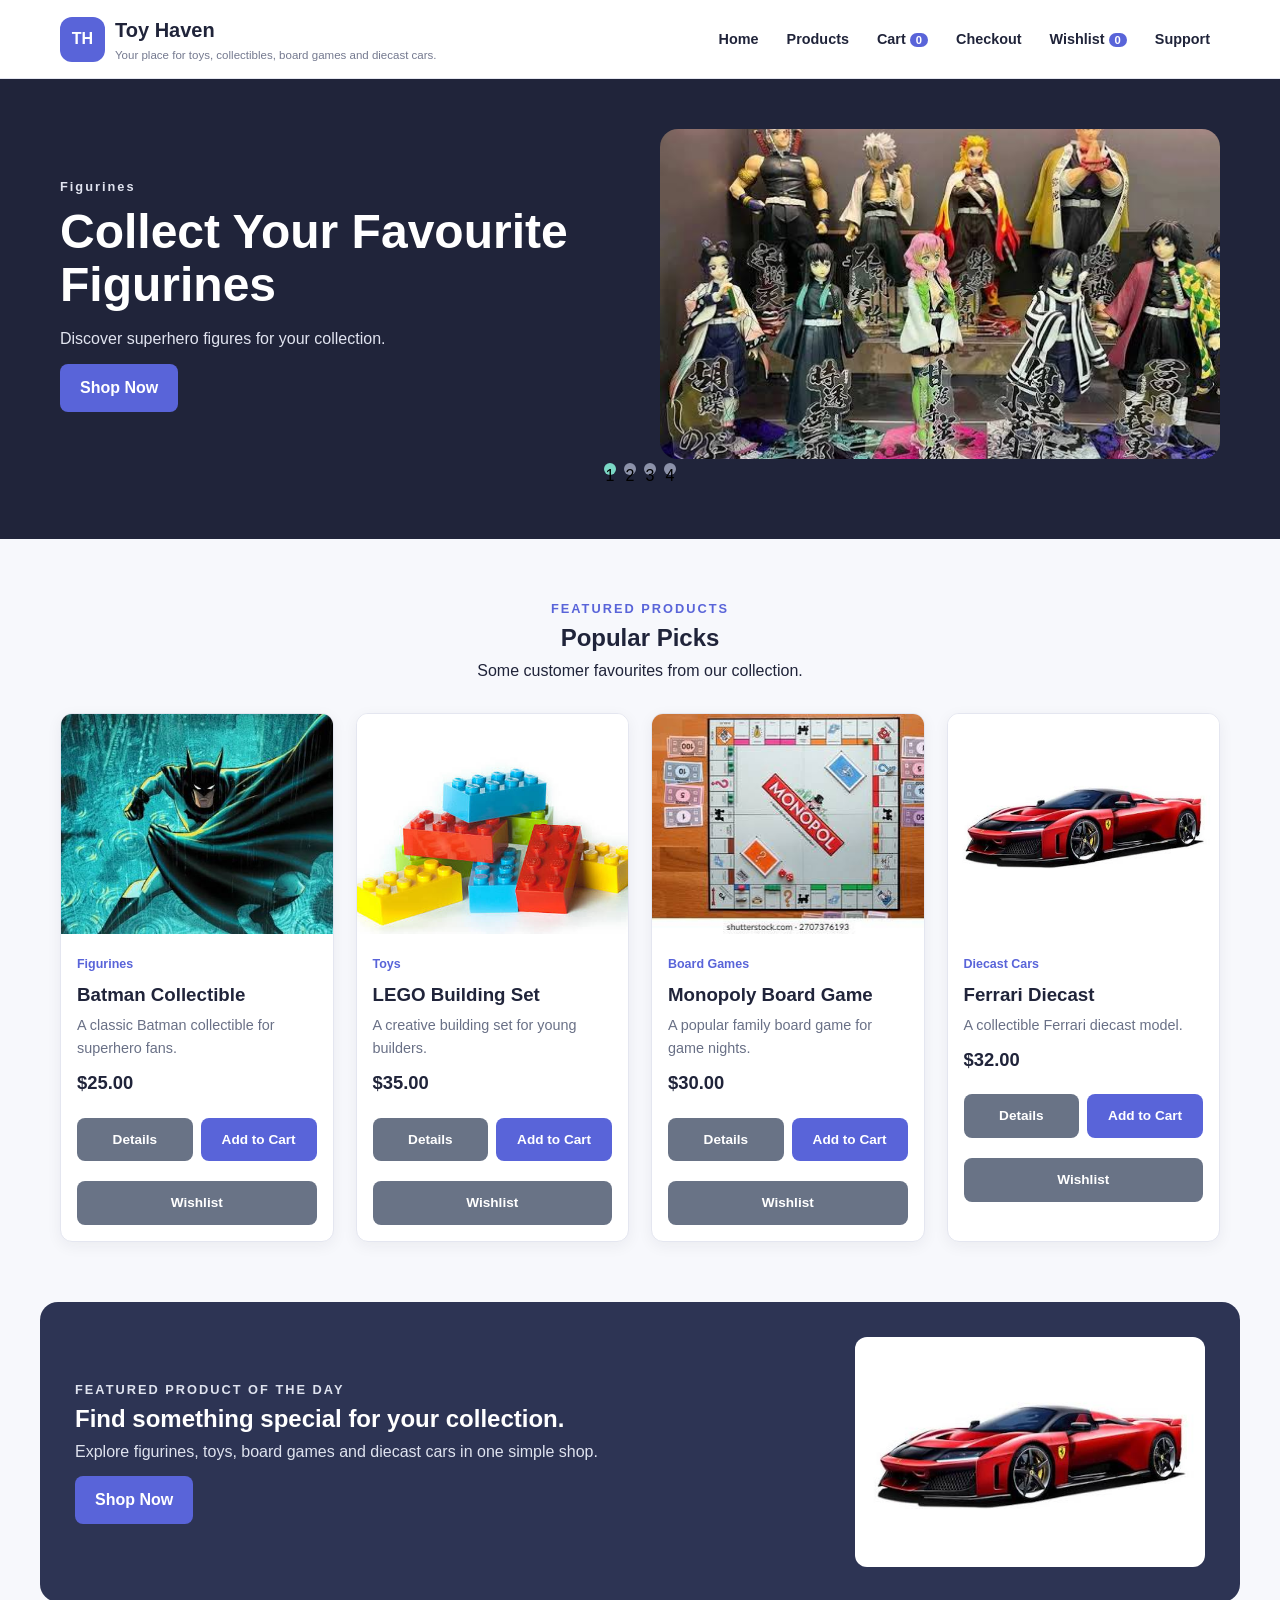
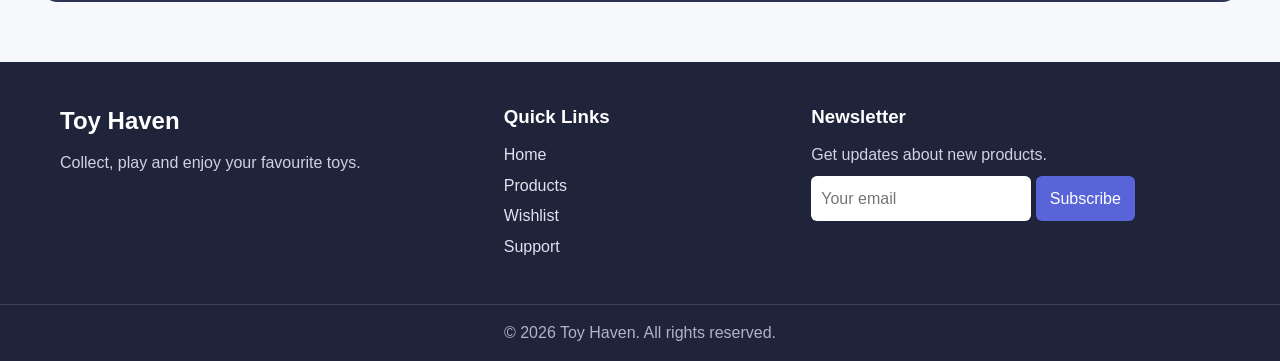
==== index.html @ b81ac6b4 "Upload Toy Haven website" ====
<!DOCTYPE html>
<html lang="en">
<head>
    <meta charset="UTF-8">
    <meta name="viewport" content="width=device-width, initial-scale=1.0">
    <meta name="description" content="Toy Haven - toys, collectibles, board games and diecast cars.">
    <meta name="theme-color" content="#ff7a00">
    <title>Home | Toy Haven</title>
    <link rel="icon" type="image/png" href="favicon.png">
    <link rel="manifest" href="manifest.json">
    <link rel="stylesheet" href="style.css">
</head>

<body data-page="home">
    <header class="site-header">
        <div class="header-inner">
            <a class="brand" href="index.html">
                <span class="brand-mark">TH</span>
                <span>
                    <strong>Toy Haven</strong>
                    <small>Your place for toys, collectibles, board games and diecast cars.</small>
                </span>
            </a>
            <button class="menu-button" id="menu-button" aria-label="Open menu">☰</button>
            <nav class="customer-nav" id="customer-nav" aria-label="Customer navigation">
                <a href="index.html">Home</a>
                <a href="products.html">Products</a>
                <a href="cart.html">Cart <span class="nav-count" id="cart-count">0</span></a>
                <a href="checkout.html">Checkout</a>
                <a href="wishlist.html">Wishlist <span class="nav-count" id="wishlist-count">0</span></a>
                <a href="feedback.html">Support</a>
            </nav>
        </div>
    </header>
<main>
    <section class="hero" id="hero-slider">
        <!-- JavaScript changes this promotional banner every few seconds. -->
    </section>

    <section class="page-section">
        <div class="section-heading">
            <p class="eyebrow">FEATURED PRODUCTS</p>
            <h2>Popular Picks</h2>
            <p>Some customer favourites from our collection.</p>
        </div>
        <div class="product-grid" id="featured-products"></div>
    </section>

    <section class="daily-product">
        <div>
            <p class="eyebrow">FEATURED PRODUCT OF THE DAY</p>
            <h2>Find something special for your collection.</h2>
            <p>Explore figurines, toys, board games and diecast cars in one simple shop.</p>
            <a class="button" href="products.html">Shop Now</a>
        </div>
        <img src="images/diecast-ferrari.jpg" alt="Ferrari diecast model">
    </section>
</main>
<footer class="site-footer">
    <div class="footer-inner">
        <div>
            <h2>Toy Haven</h2>
            <p>Collect, play and enjoy your favourite toys.</p>
        </div>
        <div>
            <h3>Quick Links</h3>
            <a href="index.html">Home</a>
            <a href="products.html">Products</a>
            <a href="wishlist.html">Wishlist</a>
            <a href="feedback.html">Support</a>
        </div>
        <div>
            <h3>Newsletter</h3>
            <p>Get updates about new products.</p>
            <form id="newsletter-form">
                <input type="email" id="newsletter-email" placeholder="Your email">
                <button type="submit">Subscribe</button>
            </form>
            <p id="newsletter-message" class="message"></p>
        </div>
    </div>
    <div class="footer-bottom">&copy; 2026 Toy Haven. All rights reserved.</div>
</footer>
<script src="main.js"></script>
</body>
</html>
---- style.css ----
/* =========================================================
   Toy Haven - style.css
   Colors updated only.
   Layout, spacing, sizing and functionality unchanged.
   ========================================================= */

/* ---------- Basic page setup ---------- */
* {
    box-sizing: border-box;
    margin: 0;
    padding: 0;
}

html {
    scroll-behavior: smooth;
}

body {
    font-family: Arial, Helvetica, sans-serif;
    background: #f7f8fc;
    color: #20243a;
    line-height: 1.6;
}

a {
    color: inherit;
    text-decoration: none;
}

img {
    max-width: 100%;
    display: block;
}

button,
input,
select,
textarea {
    font: inherit;
}

/* ---------- Header ---------- */
.site-header {
    background: #ffffff;
    border-bottom: 1px solid #e4e6f0;
    position: sticky;
    top: 0;
    z-index: 1000;
}

.header-inner {
    max-width: 1200px;
    margin: auto;
    padding: 14px 20px;
    display: flex;
    align-items: center;
    justify-content: space-between;
    gap: 20px;
}

.brand {
    display: flex;
    align-items: center;
    gap: 10px;
}

.brand-mark {
    width: 45px;
    height: 45px;
    background: #5964d9;
    color: white;
    border-radius: 12px;
    display: grid;
    place-items: center;
    font-weight: bold;
}

.brand strong {
    display: block;
    font-size: 1.25rem;
}

.brand small {
    display: block;
    color: #74798f;
    font-size: 0.72rem;
    max-width: 330px;
}

.customer-nav {
    display: flex;
    align-items: center;
    gap: 8px;
}

.customer-nav a {
    padding: 8px 10px;
    border-radius: 7px;
    font-weight: bold;
    font-size: 0.9rem;
}

.customer-nav a:hover {
    background: #eeefff;
    color: #5964d9;
}

.nav-count {
    background: #5964d9;
    color: white;
    border-radius: 20px;
    padding: 1px 6px;
    font-size: 0.7rem;
}

.menu-button {
    display: none;
    border: 0;
    background: #5964d9;
    color: white;
    padding: 8px 12px;
    border-radius: 7px;
    cursor: pointer;
}

/* ---------- Common sections ---------- */
main {
    min-height: 70vh;
}

.page-section {
    max-width: 1200px;
    margin: auto;
    padding: 60px 20px;
}

.section-heading {
    text-align: center;
    margin-bottom: 30px;
}

.eyebrow {
    color: #5964d9;
    font-size: 0.8rem;
    font-weight: bold;
    letter-spacing: 2px;
}

.page-banner {
    text-align: center;
    padding: 70px 20px;
    background: #eeefff;
}

.page-banner h1 {
    font-size: 2.4rem;
    margin: 5px 0 10px;
}

/* ---------- Buttons ---------- */
.button {
    display: inline-block;
    border: 0;
    background: #5964d9;
    color: white;
    padding: 11px 20px;
    border-radius: 8px;
    cursor: pointer;
    font-weight: bold;
    margin-top: 12px;
    text-align: center;
}

.button:hover {
    background: #454fc0;
}

.secondary-button {
    background: #697386;
}

.secondary-button:hover {
    background: #4e5668;
}

/* ---------- Home hero ---------- */
.hero {
    min-height: 430px;
    background: #20243a;
    color: white;
    overflow: hidden;
}

.hero-slide {
    max-width: 1200px;
    min-height: 430px;
    margin: auto;
    padding: 40px 20px;
    display: grid;
    grid-template-columns: 1fr 1fr;
    align-items: center;
    gap: 40px;
    animation: fadeIn 0.6s;
}

.hero-slide-text h1 {
    font-size: 3rem;
    line-height: 1.1;
    margin: 8px 0 15px;
}

.hero-slide-text p {
    max-width: 500px;
    color: #e1e4f0;
}

.hero-slide-media {
    height: 330px;
    border-radius: 18px;
    overflow: hidden;
}

.hero-slide-media img {
    width: 100%;
    height: 100%;
    object-fit: cover;
}

.hero-dots {
    position: relative;
    bottom: 50px;
    text-align: center;
}

.hero-dot {
    width: 12px;
    height: 12px;
    border: 0;
    border-radius: 50%;
    background: #8c92aa;
    margin: 4px;
    cursor: pointer;
}

.hero-dot.active {
    background: #7bd8c6;
}

@keyframes fadeIn {
    from { opacity: 0; transform: translateY(8px); }
    to { opacity: 1; transform: translateY(0); }
}

/* ---------- Product cards ---------- */
.product-grid {
    display: grid;
    grid-template-columns: repeat(4, 1fr);
    gap: 22px;
}

.product-card {
    background: #ffffff;
    border: 1px solid #e4e6f0;
    border-radius: 12px;
    overflow: hidden;
    box-shadow: 0 4px 15px rgba(32,36,58,0.06);
    transition: transform 0.2s, box-shadow 0.2s;
}

.product-card:hover {
    transform: translateY(-5px);
    box-shadow: 0 8px 20px rgba(32,36,58,0.1);
}

.product-card img {
    width: 100%;
    height: 220px;
    object-fit: cover;
}

.product-info {
    padding: 16px;
}

.category {
    color: #5964d9;
    font-size: 0.78rem;
    font-weight: bold;
}

.product-info h3 {
    margin: 4px 0;
}

.product-info p {
    color: #697086;
    font-size: 0.9rem;
}

.price {
    display: block;
    margin: 8px 0;
    font-size: 1.15rem;
    font-weight: bold;
    color: #20243a;
}

.product-actions {
    display: flex;
    gap: 8px;
}

.product-actions .button {
    flex: 1;
    font-size: 0.85rem;
}

.wishlist-button {
    background: #697386;
}

.wishlist-button:hover {
    background: #4e5668;
}

/* ---------- Daily product ---------- */
.daily-product {
    max-width: 1200px;
    margin: 0 auto 60px;
    padding: 35px;
    background: #2d3454;
    color: white;
    border-radius: 18px;
    display: grid;
    grid-template-columns: 1fr 350px;
    align-items: center;
    gap: 30px;
}

.daily-product p {
    color: #dfe3ef;
}

.daily-product img {
    height: 230px;
    width: 100%;
    object-fit: cover;
    border-radius: 12px;
}

/* ---------- Filters ---------- */
.filters {
    background: #ffffff;
    border: 1px solid #e4e6f0;
    padding: 20px;
    border-radius: 12px;
    display: flex;
    gap: 15px;
    align-items: end;
    margin-bottom: 20px;
}

.filters div {
    flex: 1;
}

.filters label,
.form-card label {
    display: block;
    font-weight: bold;
    margin-bottom: 5px;
}

.filters input,
.filters select,
.form-card input,
.form-card textarea {
    width: 100%;
    padding: 11px;
    border: 1px solid #cfd3e0;
    border-radius: 7px;
}

.result-count {
    margin-bottom: 15px;
    color: #697086;
}

/* ---------- Cart ---------- */
.cart-row {
    background: #ffffff;
    border: 1px solid #e4e6f0;
    border-radius: 10px;
    padding: 15px;
    margin-bottom: 12px;
    display: grid;
    grid-template-columns: 90px 1fr auto auto auto;
    align-items: center;
    gap: 15px;
}

.cart-row img {
    width: 80px;
    height: 80px;
    object-fit: cover;
    border-radius: 8px;
}

.quantity button {
    border: 1px solid #cfd3e0;
    background: #ffffff;
    padding: 4px 9px;
    cursor: pointer;
}

.remove-button {
    border: 0;
    background: #eeeaff;
    color: #6655b8;
    padding: 7px 10px;
    border-radius: 6px;
    cursor: pointer;
}

.cart-summary {
    max-width: 450px;
    margin: 30px 0 0 auto;
    padding: 25px;
    background: #ffffff;
    border: 1px solid #e4e6f0;
    border-radius: 12px;
}

.cart-summary p {
    display: flex;
    justify-content: space-between;
    margin: 8px 0;
}

.total-line {
    font-size: 1.2rem;
    font-weight: bold;
}

/* ---------- Forms / Checkout ---------- */
.checkout-layout,
.support-layout {
    display: grid;
    grid-template-columns: 1fr 1fr;
    gap: 30px;
}

.form-card,
.faq {
    background: #ffffff;
    border: 1px solid #e4e6f0;
    padding: 25px;
    border-radius: 12px;
}

.form-card h2,
.faq h2 {
    margin-bottom: 20px;
}

.form-card label {
    margin-top: 12px;
}

.radio-label {
    display: inline-block !important;
    margin-right: 20px;
    font-weight: normal !important;
}

.radio-label input {
    width: auto;
    margin-right: 5px;
}

.error {
    color: #c34d65;
    font-size: 0.85rem;
    min-height: 20px;
}

.success-message,
.message {
    color: #2d8a78;
    font-weight: bold;
    margin-top: 10px;
}

.order-item,
.order-total {
    display: flex;
    justify-content: space-between;
    padding: 8px 0;
}

.order-total {
    border-top: 1px solid #dfe2eb;
    margin-top: 10px;
    font-weight: bold;
    font-size: 1.15rem;
}

/* ---------- Wishlist ---------- */
.status-filters {
    text-align: center;
    margin-bottom: 25px;
}

.status-filter,
.collection-status {
    border: 1px solid #cfd3e0;
    background: #ffffff;
    padding: 8px 13px;
    border-radius: 7px;
    cursor: pointer;
    margin: 4px;
}

.status-filter.active,
.collection-status.active {
    background: #5964d9;
    color: white;
    border-color: #5964d9;
}

/* ---------- FAQ ---------- */
.faq-item {
    border-bottom: 1px solid #dfe2eb;
}

.faq-question {
    width: 100%;
    border: 0;
    background: #ffffff;
    padding: 16px 0;
    text-align: left;
    font-weight: bold;
    cursor: pointer;
}

.faq-answer {
    display: none;
    padding: 0 0 16px;
    color: #697086;
}

.faq-answer.show {
    display: block;
}

/* ---------- Footer ---------- */
.site-footer {
    background: #20243a;
    color: white;
    margin-top: 30px;
}

.footer-inner {
    max-width: 1200px;
    margin: auto;
    padding: 40px 20px;
    display: grid;
    grid-template-columns: 1.5fr 1fr 1.5fr;
    gap: 35px;
}

.footer-inner h2,
.footer-inner h3 {
    margin-bottom: 10px;
}

.footer-inner p {
    color: #cfd3e0;
}

.footer-inner > div:nth-child(2) a {
    display: block;
    color: #dfe3ef;
    margin: 5px 0;
}

.footer-inner input {
    padding: 10px;
    border: 0;
    border-radius: 6px;
    margin-top: 8px;
}

.footer-inner form button {
    padding: 10px 14px;
    border: 0;
    background: #5964d9;
    color: white;
    border-radius: 6px;
    cursor: pointer;
}

.footer-bottom {
    text-align: center;
    border-top: 1px solid #3c425e;
    padding: 15px;
    color: #aeb4c8;
}

/* ---------- Responsive design ---------- */
@media (max-width: 950px) {
    .customer-nav {
        display: none;
        position: absolute;
        top: 74px;
        left: 0;
        width: 100%;
        background: #ffffff;
        flex-direction: column;
        align-items: stretch;
        padding: 10px 20px;
        border-bottom: 1px solid #dfe2eb;
    }

    .customer-nav.show {
        display: flex;
    }

    .menu-button {
        display: block;
    }

    .hero-slide {
        grid-template-columns: 1fr;
        padding-top: 50px;
    }

    .hero-slide-media {
        height: 230px;
    }

    .product-grid {
        grid-template-columns: repeat(2, 1fr);
    }

    .checkout-layout,
    .support-layout {
        grid-template-columns: 1fr;
    }

    .daily-product {
        margin-left: 20px;
        margin-right: 20px;
    }
}

@media (max-width: 600px) {
    .brand small {
        display: none;
    }

    .page-banner h1 {
        font-size: 1.9rem;
    }

    .hero-slide-text h1 {
        font-size: 2.2rem;
    }

    .product-grid {
        grid-template-columns: 1fr;
    }

    .filters {
        flex-direction: column;
        align-items: stretch;
    }

    .daily-product {
        grid-template-columns: 1fr;
    }

    .cart-row {
        grid-template-columns: 70px 1fr;
    }

    .cart-row > *:nth-child(n+3) {
        grid-column: 2;
    }

    .footer-inner {
        grid-template-columns: 1fr;
    }
}


/* ---------- Simple product modal ---------- */
.product-modal {
    position: fixed;
    left: 0;
    top: 0;
    width: 100%;
    height: 100%;
    background: rgba(32,36,58,0.75);
    display: flex;
    justify-content: center;
    align-items: center;
    padding: 20px;
    z-index: 2000;
}

.modal-box {
    background: #ffffff;
    max-width: 500px;
    width: 100%;
    padding: 25px;
    border-radius: 14px;
    position: relative;
}

.modal-box img {
    width: 100%;
    height: 230px;
    object-fit: cover;
    border-radius: 10px;
    margin-bottom: 15px;
}

.modal-close {
    position: absolute;
    right: 15px;
    top: 15px;
    border: 0;
    background: #20243a;
    color: white;
    border-radius: 50%;
    width: 30px;
    height: 30px;
    cursor: pointer;
}

.modal-price {
    display: inline-block;
    margin-top: 12px;
    font-size: 1.2rem;
}

.product-actions {
    flex-wrap: wrap;
}

.product-actions .details-button {
    background: #697386;
}

.product-actions .details-button:hover {
    background: #4e5668;
}

.menu-button {
    transition: transform 0.2s;
}

.menu-button.open {
    transform: rotate(90deg);
}
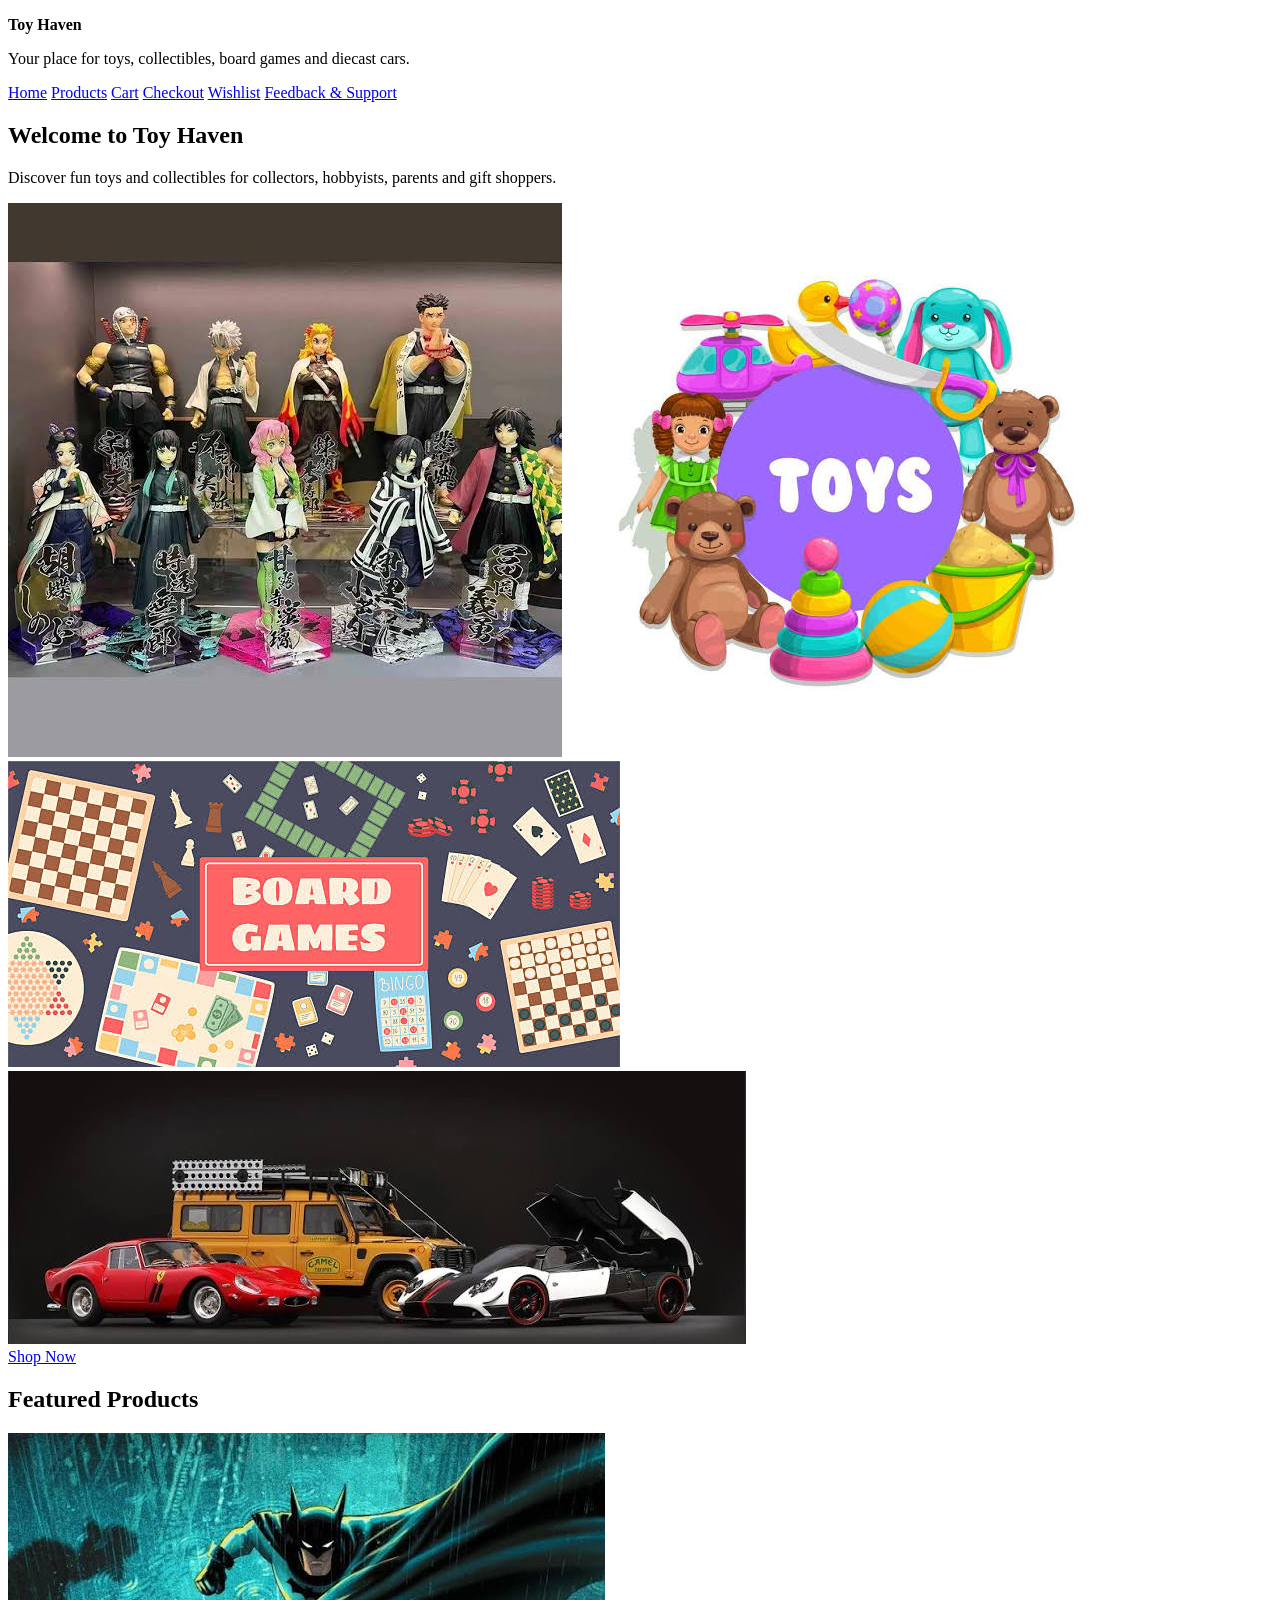
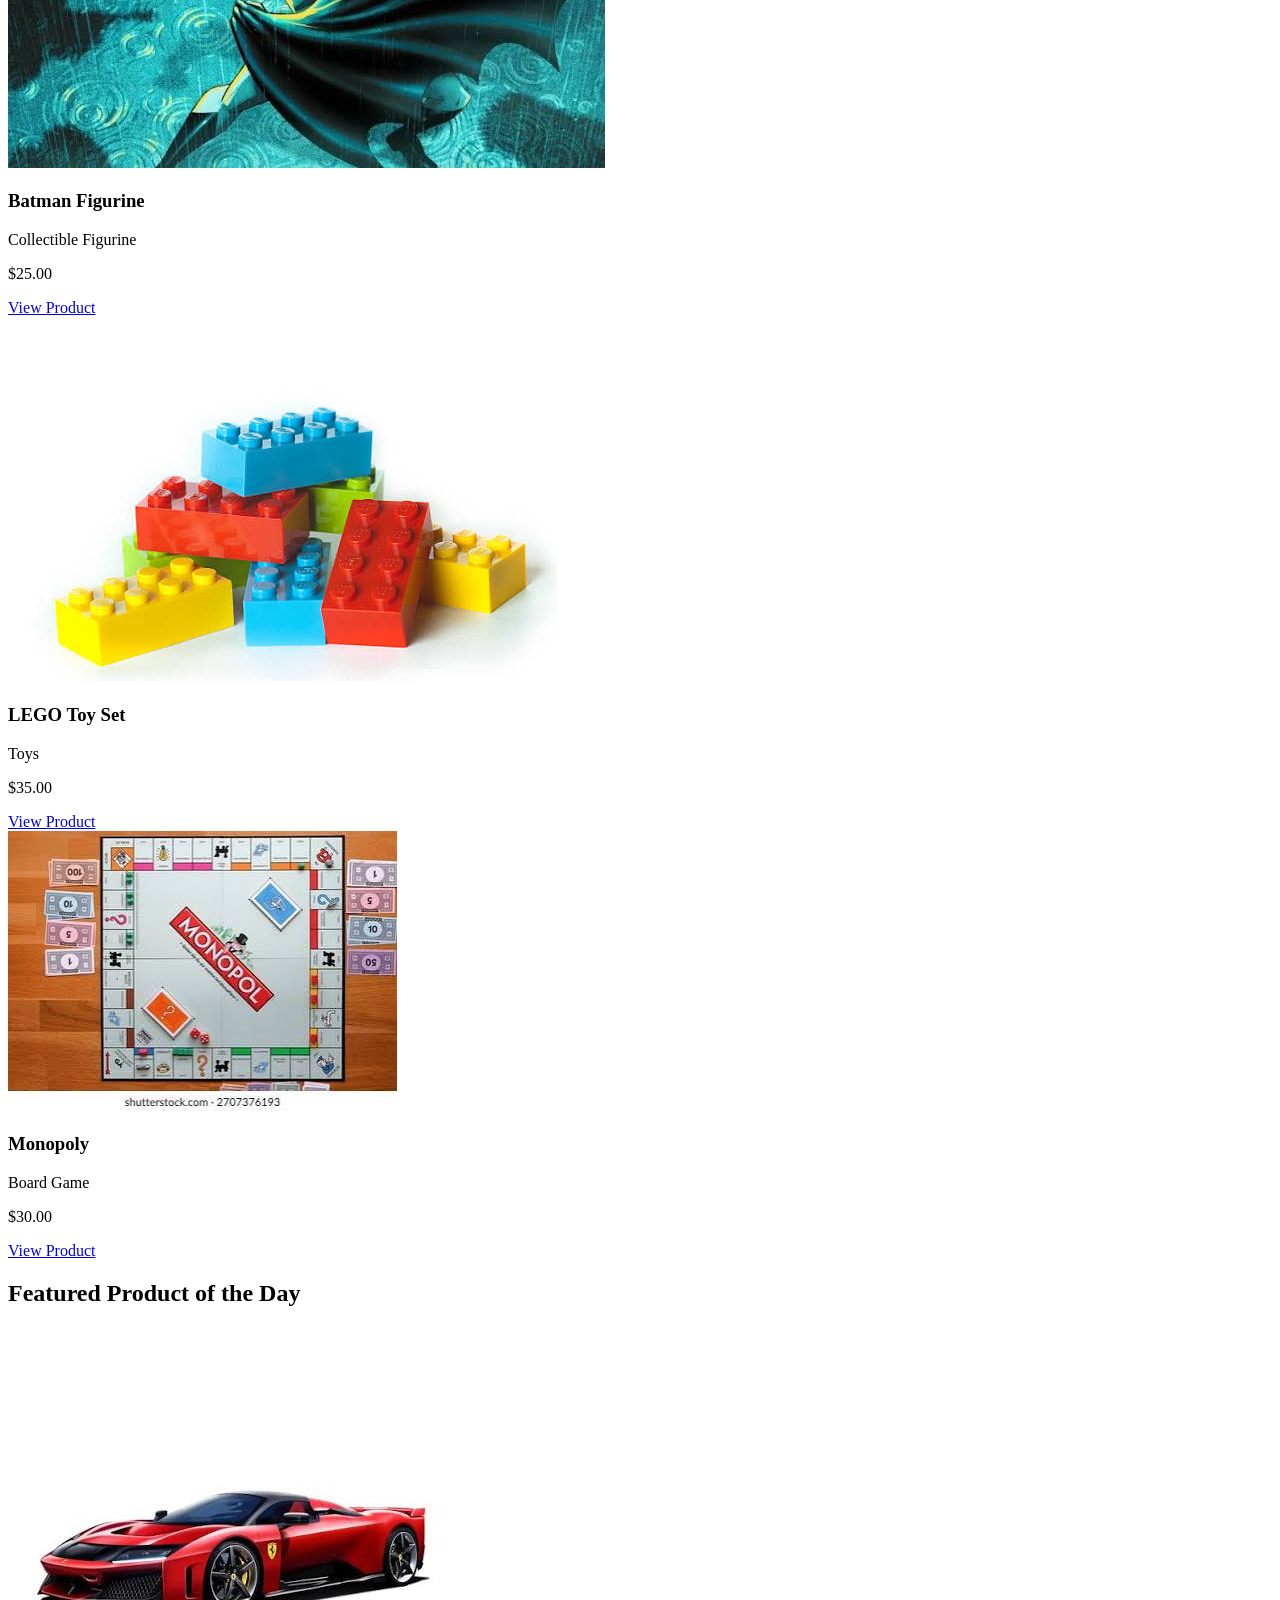
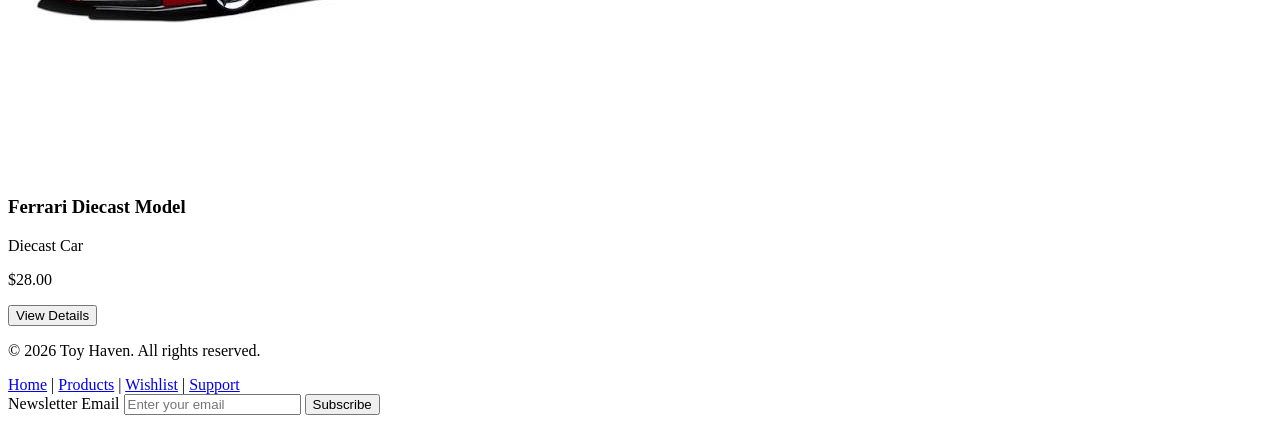
==== commit 036cf192: "Update index.html" ====
--- a/index.html
+++ b/index.html
@@ -1,86 +1,99 @@
 <!DOCTYPE html>
 <html lang="en">
 <head>
+    <title>Toy Haven | Home</title>
     <meta charset="UTF-8">
     <meta name="viewport" content="width=device-width, initial-scale=1.0">
-    <meta name="description" content="Toy Haven - toys, collectibles, board games and diecast cars.">
-    <meta name="theme-color" content="#ff7a00">
-    <title>Home | Toy Haven</title>
-    <link rel="icon" type="image/png" href="favicon.png">
+    <meta name="description" content="Toy Haven - Collectible figurines, toys, board games and diecast model cars.">
+    <link rel="icon" href="images/figurine-batman.jpg">
     <link rel="manifest" href="manifest.json">
-    <link rel="stylesheet" href="style.css">
 </head>
+<body>
+    <header>
+        <p class="site-name"><strong>Toy Haven</strong></p>
+        <p>Your place for toys, collectibles, board games and diecast cars.</p>
 
-<body data-page="home">
-    <header class="site-header">
-        <div class="header-inner">
-            <a class="brand" href="index.html">
-                <span class="brand-mark">TH</span>
-                <span>
-                    <strong>Toy Haven</strong>
-                    <small>Your place for toys, collectibles, board games and diecast cars.</small>
-                </span>
-            </a>
-            <button class="menu-button" id="menu-button" aria-label="Open menu">☰</button>
-            <nav class="customer-nav" id="customer-nav" aria-label="Customer navigation">
-                <a href="index.html">Home</a>
-                <a href="products.html">Products</a>
-                <a href="cart.html">Cart <span class="nav-count" id="cart-count">0</span></a>
-                <a href="checkout.html">Checkout</a>
-                <a href="wishlist.html">Wishlist <span class="nav-count" id="wishlist-count">0</span></a>
-                <a href="feedback.html">Support</a>
-            </nav>
-        </div>
-    </header>
-<main>
-    <section class="hero" id="hero-slider">
-        <!-- JavaScript changes this promotional banner every few seconds. -->
-    </section>
-
-    <section class="page-section">
-        <div class="section-heading">
-            <p class="eyebrow">FEATURED PRODUCTS</p>
-            <h2>Popular Picks</h2>
-            <p>Some customer favourites from our collection.</p>
-        </div>
-        <div class="product-grid" id="featured-products"></div>
-    </section>
-
-    <section class="daily-product">
-        <div>
-            <p class="eyebrow">FEATURED PRODUCT OF THE DAY</p>
-            <h2>Find something special for your collection.</h2>
-            <p>Explore figurines, toys, board games and diecast cars in one simple shop.</p>
-            <a class="button" href="products.html">Shop Now</a>
-        </div>
-        <img src="images/diecast-ferrari.jpg" alt="Ferrari diecast model">
-    </section>
-</main>
-<footer class="site-footer">
-    <div class="footer-inner">
-        <div>
-            <h2>Toy Haven</h2>
-            <p>Collect, play and enjoy your favourite toys.</p>
-        </div>
-        <div>
-            <h3>Quick Links</h3>
+        <nav aria-label="Main navigation">
             <a href="index.html">Home</a>
             <a href="products.html">Products</a>
+            <a href="cart.html">Cart</a>
+            <a href="checkout.html">Checkout</a>
             <a href="wishlist.html">Wishlist</a>
+            <a href="feedback.html">Feedback &amp; Support</a>
+        </nav>
+    </header>
+
+    <main>
+        <section aria-labelledby="hero-title">
+            <h1 id="hero-title">Welcome to Toy Haven</h1>
+            <p>Discover fun toys and collectibles for collectors, hobbyists, parents and gift shoppers.</p>
+
+            <div>
+                <img src="images/banner-figurines.jpg" alt="Toy Haven figurines promotion">
+                <img src="images/banner-toys.jpg" alt="Toy Haven toys promotion">
+                <img src="images/banner-boardgames.jpg" alt="Toy Haven board games promotion">
+                <img src="images/banner-diecast.jpg" alt="Toy Haven diecast cars promotion">
+            </div>
+
+            <a href="products.html">Shop Now</a>
+        </section>
+
+        <section aria-labelledby="featured-title">
+            <h2 id="featured-title">Featured Products</h2>
+
+            <article>
+                <img src="images/figurine-batman.jpg" alt="Batman figurine">
+                <h3>Batman Figurine</h3>
+                <p>Collectible Figurine</p>
+                <p>$25.00</p>
+                <a href="products.html">View Product</a>
+            </article>
+
+            <article>
+                <img src="images/toy-lego.jpg" alt="LEGO toy set">
+                <h3>LEGO Toy Set</h3>
+                <p>Toys</p>
+                <p>$35.00</p>
+                <a href="products.html">View Product</a>
+            </article>
+
+            <article>
+                <img src="images/boardgame-monopoly.jpg" alt="Monopoly board game">
+                <h3>Monopoly</h3>
+                <p>Board Game</p>
+                <p>$30.00</p>
+                <a href="products.html">View Product</a>
+            </article>
+        </section>
+
+        <section aria-labelledby="daily-title">
+            <h2 id="daily-title">Featured Product of the Day</h2>
+
+            <article>
+                <img src="images/diecast-ferrari.jpg" alt="Ferrari diecast model">
+                <h3>Ferrari Diecast Model</h3>
+                <p>Diecast Car</p>
+                <p>$28.00</p>
+                <button type="button">View Details</button>
+            </article>
+        </section>
+    </main>
+
+    <footer>
+        <p>&copy; 2026 Toy Haven. All rights reserved.</p>
+
+        <nav aria-label="Footer navigation">
+            <a href="index.html">Home</a> |
+            <a href="products.html">Products</a> |
+            <a href="wishlist.html">Wishlist</a> |
             <a href="feedback.html">Support</a>
-        </div>
-        <div>
-            <h3>Newsletter</h3>
-            <p>Get updates about new products.</p>
-            <form id="newsletter-form">
-                <input type="email" id="newsletter-email" placeholder="Your email">
-                <button type="submit">Subscribe</button>
-            </form>
-            <p id="newsletter-message" class="message"></p>
-        </div>
-    </div>
-    <div class="footer-bottom">&copy; 2026 Toy Haven. All rights reserved.</div>
-</footer>
-<script src="main.js"></script>
+        </nav>
+
+        <form>
+            <label for="newsletter-email">Newsletter Email</label>
+            <input type="email" id="newsletter-email" name="newsletter-email" placeholder="Enter your email">
+            <button type="submit">Subscribe</button>
+        </form>
+    </footer>
 </body>
 </html>
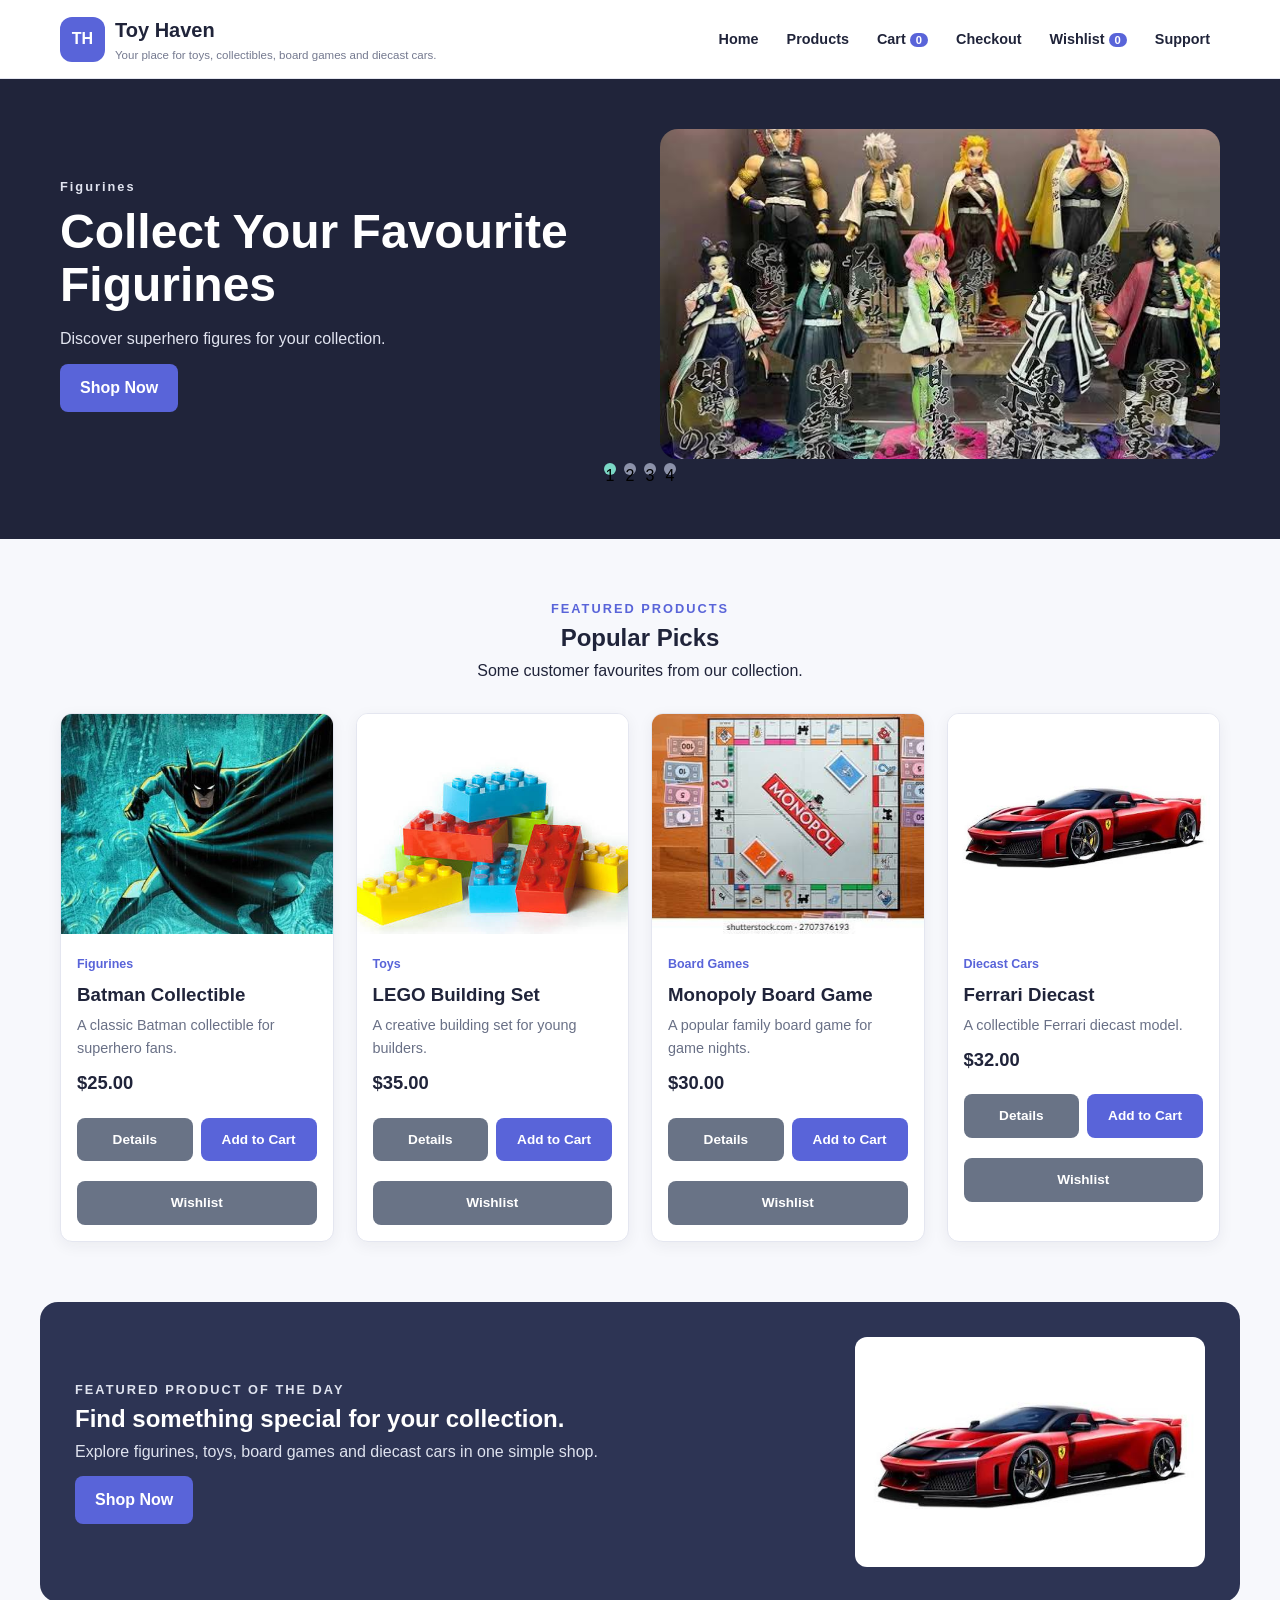
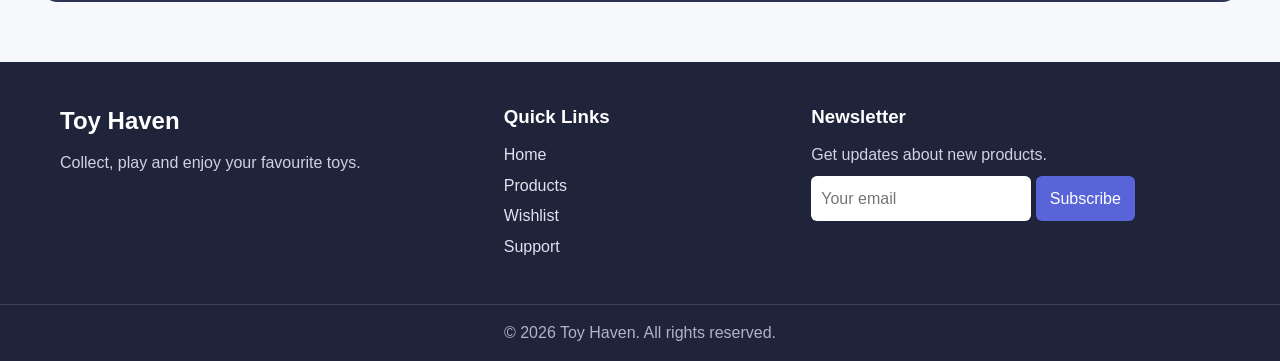
==== commit e319f6db: "Update index.html" ====
--- a/index.html
+++ b/index.html
@@ -1,99 +1,86 @@
 <!DOCTYPE html>
 <html lang="en">
 <head>
-    <title>Toy Haven | Home</title>
     <meta charset="UTF-8">
     <meta name="viewport" content="width=device-width, initial-scale=1.0">
-    <meta name="description" content="Toy Haven - Collectible figurines, toys, board games and diecast model cars.">
-    <link rel="icon" href="images/figurine-batman.jpg">
+    <meta name="description" content="Toy Haven - toys, collectibles, board games and diecast cars.">
+    <meta name="theme-color" content="#ff7a00">
+    <title>Home | Toy Haven</title>
+    <link rel="icon" type="image/png" href="favicon.png">
     <link rel="manifest" href="manifest.json">
+    <link rel="stylesheet" href="style.css">
 </head>
-<body>
-    <header>
-        <p class="site-name"><strong>Toy Haven</strong></p>
-        <p>Your place for toys, collectibles, board games and diecast cars.</p>
 
-        <nav aria-label="Main navigation">
+<body data-page="home">
+    <header class="site-header">
+        <div class="header-inner">
+            <a class="brand" href="index.html">
+                <span class="brand-mark">TH</span>
+                <span>
+                    <strong>Toy Haven</strong>
+                    <small>Your place for toys, collectibles, board games and diecast cars.</small>
+                </span>
+            </a>
+            <button class="menu-button" id="menu-button" aria-label="Open menu">☰</button>
+            <nav class="customer-nav" id="customer-nav" aria-label="Customer navigation">
+                <a href="index.html">Home</a>
+                <a href="products.html">Products</a>
+                <a href="cart.html">Cart <span class="nav-count" id="cart-count">0</span></a>
+                <a href="checkout.html">Checkout</a>
+                <a href="wishlist.html">Wishlist <span class="nav-count" id="wishlist-count">0</span></a>
+                <a href="feedback.html">Support</a>
+            </nav>
+        </div>
+    </header>
+<main>
+    <section class="hero" id="hero-slider">
+        <!-- JavaScript changes this promotional banner every few seconds. -->
+    </section>
+
+    <section class="page-section">
+        <div class="section-heading">
+            <p class="eyebrow">FEATURED PRODUCTS</p>
+            <h2>Popular Picks</h2>
+            <p>Some customer favourites from our collection.</p>
+        </div>
+        <div class="product-grid" id="featured-products"></div>
+    </section>
+
+    <section class="daily-product">
+        <div>
+            <p class="eyebrow">FEATURED PRODUCT OF THE DAY</p>
+            <h2>Find something special for your collection.</h2>
+            <p>Explore figurines, toys, board games and diecast cars in one simple shop.</p>
+            <a class="button" href="products.html">Shop Now</a>
+        </div>
+        <img src="images/diecast-ferrari.jpg" alt="Ferrari diecast model">
+    </section>
+</main>
+<footer class="site-footer">
+    <div class="footer-inner">
+        <div>
+            <h2>Toy Haven</h2>
+            <p>Collect, play and enjoy your favourite toys.</p>
+        </div>
+        <div>
+            <h3>Quick Links</h3>
             <a href="index.html">Home</a>
             <a href="products.html">Products</a>
-            <a href="cart.html">Cart</a>
-            <a href="checkout.html">Checkout</a>
             <a href="wishlist.html">Wishlist</a>
-            <a href="feedback.html">Feedback &amp; Support</a>
-        </nav>
-    </header>
-
-    <main>
-        <section aria-labelledby="hero-title">
-            <h1 id="hero-title">Welcome to Toy Haven</h1>
-            <p>Discover fun toys and collectibles for collectors, hobbyists, parents and gift shoppers.</p>
-
-            <div>
-                <img src="images/banner-figurines.jpg" alt="Toy Haven figurines promotion">
-                <img src="images/banner-toys.jpg" alt="Toy Haven toys promotion">
-                <img src="images/banner-boardgames.jpg" alt="Toy Haven board games promotion">
-                <img src="images/banner-diecast.jpg" alt="Toy Haven diecast cars promotion">
-            </div>
-
-            <a href="products.html">Shop Now</a>
-        </section>
-
-        <section aria-labelledby="featured-title">
-            <h2 id="featured-title">Featured Products</h2>
-
-            <article>
-                <img src="images/figurine-batman.jpg" alt="Batman figurine">
-                <h3>Batman Figurine</h3>
-                <p>Collectible Figurine</p>
-                <p>$25.00</p>
-                <a href="products.html">View Product</a>
-            </article>
-
-            <article>
-                <img src="images/toy-lego.jpg" alt="LEGO toy set">
-                <h3>LEGO Toy Set</h3>
-                <p>Toys</p>
-                <p>$35.00</p>
-                <a href="products.html">View Product</a>
-            </article>
-
-            <article>
-                <img src="images/boardgame-monopoly.jpg" alt="Monopoly board game">
-                <h3>Monopoly</h3>
-                <p>Board Game</p>
-                <p>$30.00</p>
-                <a href="products.html">View Product</a>
-            </article>
-        </section>
-
-        <section aria-labelledby="daily-title">
-            <h2 id="daily-title">Featured Product of the Day</h2>
-
-            <article>
-                <img src="images/diecast-ferrari.jpg" alt="Ferrari diecast model">
-                <h3>Ferrari Diecast Model</h3>
-                <p>Diecast Car</p>
-                <p>$28.00</p>
-                <button type="button">View Details</button>
-            </article>
-        </section>
-    </main>
-
-    <footer>
-        <p>&copy; 2026 Toy Haven. All rights reserved.</p>
-
-        <nav aria-label="Footer navigation">
-            <a href="index.html">Home</a> |
-            <a href="products.html">Products</a> |
-            <a href="wishlist.html">Wishlist</a> |
             <a href="feedback.html">Support</a>
-        </nav>
-
-        <form>
-            <label for="newsletter-email">Newsletter Email</label>
-            <input type="email" id="newsletter-email" name="newsletter-email" placeholder="Enter your email">
-            <button type="submit">Subscribe</button>
-        </form>
-    </footer>
+        </div>
+        <div>
+            <h3>Newsletter</h3>
+            <p>Get updates about new products.</p>
+            <form id="newsletter-form">
+                <input type="email" id="newsletter-email" placeholder="Your email">
+                <button type="submit">Subscribe</button>
+            </form>
+            <p id="newsletter-message" class="message"></p>
+        </div>
+    </div>
+    <div class="footer-bottom">&copy; 2026 Toy Haven. All rights reserved.</div>
+</footer>
+<script src="main.js"></script>
 </body>
 </html>
--- a/style.css
+++ b/style.css
@@ -0,0 +1,768 @@
+
+/* =========================================================
+   Toy Haven - style.css
+   Colors updated only.
+   Layout, spacing, sizing and functionality unchanged.
+   ========================================================= */
+
+/* ---------- Basic page setup ---------- */
+* {
+    box-sizing: border-box;
+    margin: 0;
+    padding: 0;
+}
+
+html {
+    scroll-behavior: smooth;
+}
+
+body {
+    font-family: Arial, Helvetica, sans-serif;
+    background: #f7f8fc;
+    color: #20243a;
+    line-height: 1.6;
+}
+
+a {
+    color: inherit;
+    text-decoration: none;
+}
+
+img {
+    max-width: 100%;
+    display: block;
+}
+
+button,
+input,
+select,
+textarea {
+    font: inherit;
+}
+
+/* ---------- Header ---------- */
+.site-header {
+    background: #ffffff;
+    border-bottom: 1px solid #e4e6f0;
+    position: sticky;
+    top: 0;
+    z-index: 1000;
+}
+
+.header-inner {
+    max-width: 1200px;
+    margin: auto;
+    padding: 14px 20px;
+    display: flex;
+    align-items: center;
+    justify-content: space-between;
+    gap: 20px;
+}
+
+.brand {
+    display: flex;
+    align-items: center;
+    gap: 10px;
+}
+
+.brand-mark {
+    width: 45px;
+    height: 45px;
+    background: #5964d9;
+    color: white;
+    border-radius: 12px;
+    display: grid;
+    place-items: center;
+    font-weight: bold;
+}
+
+.brand strong {
+    display: block;
+    font-size: 1.25rem;
+}
+
+.brand small {
+    display: block;
+    color: #74798f;
+    font-size: 0.72rem;
+    max-width: 330px;
+}
+
+.customer-nav {
+    display: flex;
+    align-items: center;
+    gap: 8px;
+}
+
+.customer-nav a {
+    padding: 8px 10px;
+    border-radius: 7px;
+    font-weight: bold;
+    font-size: 0.9rem;
+}
+
+.customer-nav a:hover {
+    background: #eeefff;
+    color: #5964d9;
+}
+
+.nav-count {
+    background: #5964d9;
+    color: white;
+    border-radius: 20px;
+    padding: 1px 6px;
+    font-size: 0.7rem;
+}
+
+.menu-button {
+    display: none;
+    border: 0;
+    background: #5964d9;
+    color: white;
+    padding: 8px 12px;
+    border-radius: 7px;
+    cursor: pointer;
+}
+
+/* ---------- Common sections ---------- */
+main {
+    min-height: 70vh;
+}
+
+.page-section {
+    max-width: 1200px;
+    margin: auto;
+    padding: 60px 20px;
+}
+
+.section-heading {
+    text-align: center;
+    margin-bottom: 30px;
+}
+
+.eyebrow {
+    color: #5964d9;
+    font-size: 0.8rem;
+    font-weight: bold;
+    letter-spacing: 2px;
+}
+
+.page-banner {
+    text-align: center;
+    padding: 70px 20px;
+    background: #eeefff;
+}
+
+.page-banner h1 {
+    font-size: 2.4rem;
+    margin: 5px 0 10px;
+}
+
+/* ---------- Buttons ---------- */
+.button {
+    display: inline-block;
+    border: 0;
+    background: #5964d9;
+    color: white;
+    padding: 11px 20px;
+    border-radius: 8px;
+    cursor: pointer;
+    font-weight: bold;
+    margin-top: 12px;
+    text-align: center;
+}
+
+.button:hover {
+    background: #454fc0;
+}
+
+.secondary-button {
+    background: #697386;
+}
+
+.secondary-button:hover {
+    background: #4e5668;
+}
+
+/* ---------- Home hero ---------- */
+.hero {
+    min-height: 430px;
+    background: #20243a;
+    color: white;
+    overflow: hidden;
+}
+
+.hero-slide {
+    max-width: 1200px;
+    min-height: 430px;
+    margin: auto;
+    padding: 40px 20px;
+    display: grid;
+    grid-template-columns: 1fr 1fr;
+    align-items: center;
+    gap: 40px;
+    animation: fadeIn 0.6s;
+}
+
+.hero-slide-text h1 {
+    font-size: 3rem;
+    line-height: 1.1;
+    margin: 8px 0 15px;
+}
+
+.hero-slide-text p {
+    max-width: 500px;
+    color: #e1e4f0;
+}
+
+.hero-slide-media {
+    height: 330px;
+    border-radius: 18px;
+    overflow: hidden;
+}
+
+.hero-slide-media img {
+    width: 100%;
+    height: 100%;
+    object-fit: cover;
+}
+
+.hero-dots {
+    position: relative;
+    bottom: 50px;
+    text-align: center;
+}
+
+.hero-dot {
+    width: 12px;
+    height: 12px;
+    border: 0;
+    border-radius: 50%;
+    background: #8c92aa;
+    margin: 4px;
+    cursor: pointer;
+}
+
+.hero-dot.active {
+    background: #7bd8c6;
+}
+
+@keyframes fadeIn {
+    from { opacity: 0; transform: translateY(8px); }
+    to { opacity: 1; transform: translateY(0); }
+}
+
+/* ---------- Product cards ---------- */
+.product-grid {
+    display: grid;
+    grid-template-columns: repeat(4, 1fr);
+    gap: 22px;
+}
+
+.product-card {
+    background: #ffffff;
+    border: 1px solid #e4e6f0;
+    border-radius: 12px;
+    overflow: hidden;
+    box-shadow: 0 4px 15px rgba(32,36,58,0.06);
+    transition: transform 0.2s, box-shadow 0.2s;
+}
+
+.product-card:hover {
+    transform: translateY(-5px);
+    box-shadow: 0 8px 20px rgba(32,36,58,0.1);
+}
+
+.product-card img {
+    width: 100%;
+    height: 220px;
+    object-fit: cover;
+}
+
+.product-info {
+    padding: 16px;
+}
+
+.category {
+    color: #5964d9;
+    font-size: 0.78rem;
+    font-weight: bold;
+}
+
+.product-info h3 {
+    margin: 4px 0;
+}
+
+.product-info p {
+    color: #697086;
+    font-size: 0.9rem;
+}
+
+.price {
+    display: block;
+    margin: 8px 0;
+    font-size: 1.15rem;
+    font-weight: bold;
+    color: #20243a;
+}
+
+.product-actions {
+    display: flex;
+    gap: 8px;
+}
+
+.product-actions .button {
+    flex: 1;
+    font-size: 0.85rem;
+}
+
+.wishlist-button {
+    background: #697386;
+}
+
+.wishlist-button:hover {
+    background: #4e5668;
+}
+
+/* ---------- Daily product ---------- */
+.daily-product {
+    max-width: 1200px;
+    margin: 0 auto 60px;
+    padding: 35px;
+    background: #2d3454;
+    color: white;
+    border-radius: 18px;
+    display: grid;
+    grid-template-columns: 1fr 350px;
+    align-items: center;
+    gap: 30px;
+}
+
+.daily-product p {
+    color: #dfe3ef;
+}
+
+.daily-product img {
+    height: 230px;
+    width: 100%;
+    object-fit: cover;
+    border-radius: 12px;
+}
+
+/* ---------- Filters ---------- */
+.filters {
+    background: #ffffff;
+    border: 1px solid #e4e6f0;
+    padding: 20px;
+    border-radius: 12px;
+    display: flex;
+    gap: 15px;
+    align-items: end;
+    margin-bottom: 20px;
+}
+
+.filters div {
+    flex: 1;
+}
+
+.filters label,
+.form-card label {
+    display: block;
+    font-weight: bold;
+    margin-bottom: 5px;
+}
+
+.filters input,
+.filters select,
+.form-card input,
+.form-card textarea {
+    width: 100%;
+    padding: 11px;
+    border: 1px solid #cfd3e0;
+    border-radius: 7px;
+}
+
+.result-count {
+    margin-bottom: 15px;
+    color: #697086;
+}
+
+/* ---------- Cart ---------- */
+.cart-row {
+    background: #ffffff;
+    border: 1px solid #e4e6f0;
+    border-radius: 10px;
+    padding: 15px;
+    margin-bottom: 12px;
+    display: grid;
+    grid-template-columns: 90px 1fr auto auto auto;
+    align-items: center;
+    gap: 15px;
+}
+
+.cart-row img {
+    width: 80px;
+    height: 80px;
+    object-fit: cover;
+    border-radius: 8px;
+}
+
+.quantity button {
+    border: 1px solid #cfd3e0;
+    background: #ffffff;
+    padding: 4px 9px;
+    cursor: pointer;
+}
+
+.remove-button {
+    border: 0;
+    background: #eeeaff;
+    color: #6655b8;
+    padding: 7px 10px;
+    border-radius: 6px;
+    cursor: pointer;
+}
+
+.cart-summary {
+    max-width: 450px;
+    margin: 30px 0 0 auto;
+    padding: 25px;
+    background: #ffffff;
+    border: 1px solid #e4e6f0;
+    border-radius: 12px;
+}
+
+.cart-summary p {
+    display: flex;
+    justify-content: space-between;
+    margin: 8px 0;
+}
+
+.total-line {
+    font-size: 1.2rem;
+    font-weight: bold;
+}
+
+/* ---------- Forms / Checkout ---------- */
+.checkout-layout,
+.support-layout {
+    display: grid;
+    grid-template-columns: 1fr 1fr;
+    gap: 30px;
+}
+
+.form-card,
+.faq {
+    background: #ffffff;
+    border: 1px solid #e4e6f0;
+    padding: 25px;
+    border-radius: 12px;
+}
+
+.form-card h2,
+.faq h2 {
+    margin-bottom: 20px;
+}
+
+.form-card label {
+    margin-top: 12px;
+}
+
+.radio-label {
+    display: inline-block !important;
+    margin-right: 20px;
+    font-weight: normal !important;
+}
+
+.radio-label input {
+    width: auto;
+    margin-right: 5px;
+}
+
+.error {
+    color: #c34d65;
+    font-size: 0.85rem;
+    min-height: 20px;
+}
+
+.success-message,
+.message {
+    color: #2d8a78;
+    font-weight: bold;
+    margin-top: 10px;
+}
+
+.order-item,
+.order-total {
+    display: flex;
+    justify-content: space-between;
+    padding: 8px 0;
+}
+
+.order-total {
+    border-top: 1px solid #dfe2eb;
+    margin-top: 10px;
+    font-weight: bold;
+    font-size: 1.15rem;
+}
+
+/* ---------- Wishlist ---------- */
+.status-filters {
+    text-align: center;
+    margin-bottom: 25px;
+}
+
+.status-filter,
+.collection-status {
+    border: 1px solid #cfd3e0;
+    background: #ffffff;
+    padding: 8px 13px;
+    border-radius: 7px;
+    cursor: pointer;
+    margin: 4px;
+}
+
+.status-filter.active,
+.collection-status.active {
+    background: #5964d9;
+    color: white;
+    border-color: #5964d9;
+}
+
+/* ---------- FAQ ---------- */
+.faq-item {
+    border-bottom: 1px solid #dfe2eb;
+}
+
+.faq-question {
+    width: 100%;
+    border: 0;
+    background: #ffffff;
+    padding: 16px 0;
+    text-align: left;
+    font-weight: bold;
+    cursor: pointer;
+}
+
+.faq-answer {
+    display: none;
+    padding: 0 0 16px;
+    color: #697086;
+}
+
+.faq-answer.show {
+    display: block;
+}
+
+/* ---------- Footer ---------- */
+.site-footer {
+    background: #20243a;
+    color: white;
+    margin-top: 30px;
+}
+
+.footer-inner {
+    max-width: 1200px;
+    margin: auto;
+    padding: 40px 20px;
+    display: grid;
+    grid-template-columns: 1.5fr 1fr 1.5fr;
+    gap: 35px;
+}
+
+.footer-inner h2,
+.footer-inner h3 {
+    margin-bottom: 10px;
+}
+
+.footer-inner p {
+    color: #cfd3e0;
+}
+
+.footer-inner > div:nth-child(2) a {
+    display: block;
+    color: #dfe3ef;
+    margin: 5px 0;
+}
+
+.footer-inner input {
+    padding: 10px;
+    border: 0;
+    border-radius: 6px;
+    margin-top: 8px;
+}
+
+.footer-inner form button {
+    padding: 10px 14px;
+    border: 0;
+    background: #5964d9;
+    color: white;
+    border-radius: 6px;
+    cursor: pointer;
+}
+
+.footer-bottom {
+    text-align: center;
+    border-top: 1px solid #3c425e;
+    padding: 15px;
+    color: #aeb4c8;
+}
+
+/* ---------- Responsive design ---------- */
+@media (max-width: 950px) {
+    .customer-nav {
+        display: none;
+        position: absolute;
+        top: 74px;
+        left: 0;
+        width: 100%;
+        background: #ffffff;
+        flex-direction: column;
+        align-items: stretch;
+        padding: 10px 20px;
+        border-bottom: 1px solid #dfe2eb;
+    }
+
+    .customer-nav.show {
+        display: flex;
+    }
+
+    .menu-button {
+        display: block;
+    }
+
+    .hero-slide {
+        grid-template-columns: 1fr;
+        padding-top: 50px;
+    }
+
+    .hero-slide-media {
+        height: 230px;
+    }
+
+    .product-grid {
+        grid-template-columns: repeat(2, 1fr);
+    }
+
+    .checkout-layout,
+    .support-layout {
+        grid-template-columns: 1fr;
+    }
+
+    .daily-product {
+        margin-left: 20px;
+        margin-right: 20px;
+    }
+}
+
+@media (max-width: 600px) {
+    .brand small {
+        display: none;
+    }
+
+    .page-banner h1 {
+        font-size: 1.9rem;
+    }
+
+    .hero-slide-text h1 {
+        font-size: 2.2rem;
+    }
+
+    .product-grid {
+        grid-template-columns: 1fr;
+    }
+
+    .filters {
+        flex-direction: column;
+        align-items: stretch;
+    }
+
+    .daily-product {
+        grid-template-columns: 1fr;
+    }
+
+    .cart-row {
+        grid-template-columns: 70px 1fr;
+    }
+
+    .cart-row > *:nth-child(n+3) {
+        grid-column: 2;
+    }
+
+    .footer-inner {
+        grid-template-columns: 1fr;
+    }
+}
+
+
+/* ---------- Simple product modal ---------- */
+.product-modal {
+    position: fixed;
+    left: 0;
+    top: 0;
+    width: 100%;
+    height: 100%;
+    background: rgba(32,36,58,0.75);
+    display: flex;
+    justify-content: center;
+    align-items: center;
+    padding: 20px;
+    z-index: 2000;
+}
+
+.modal-box {
+    background: #ffffff;
+    max-width: 500px;
+    width: 100%;
+    padding: 25px;
+    border-radius: 14px;
+    position: relative;
+}
+
+.modal-box img {
+    width: 100%;
+    height: 230px;
+    object-fit: cover;
+    border-radius: 10px;
+    margin-bottom: 15px;
+}
+
+.modal-close {
+    position: absolute;
+    right: 15px;
+    top: 15px;
+    border: 0;
+    background: #20243a;
+    color: white;
+    border-radius: 50%;
+    width: 30px;
+    height: 30px;
+    cursor: pointer;
+}
+
+.modal-price {
+    display: inline-block;
+    margin-top: 12px;
+    font-size: 1.2rem;
+}
+
+.product-actions {
+    flex-wrap: wrap;
+}
+
+.product-actions .details-button {
+    background: #697386;
+}
+
+.product-actions .details-button:hover {
+    background: #4e5668;
+}
+
+.menu-button {
+    transition: transform 0.2s;
+}
+
+.menu-button.open {
+    transform: rotate(90deg);
+}
+
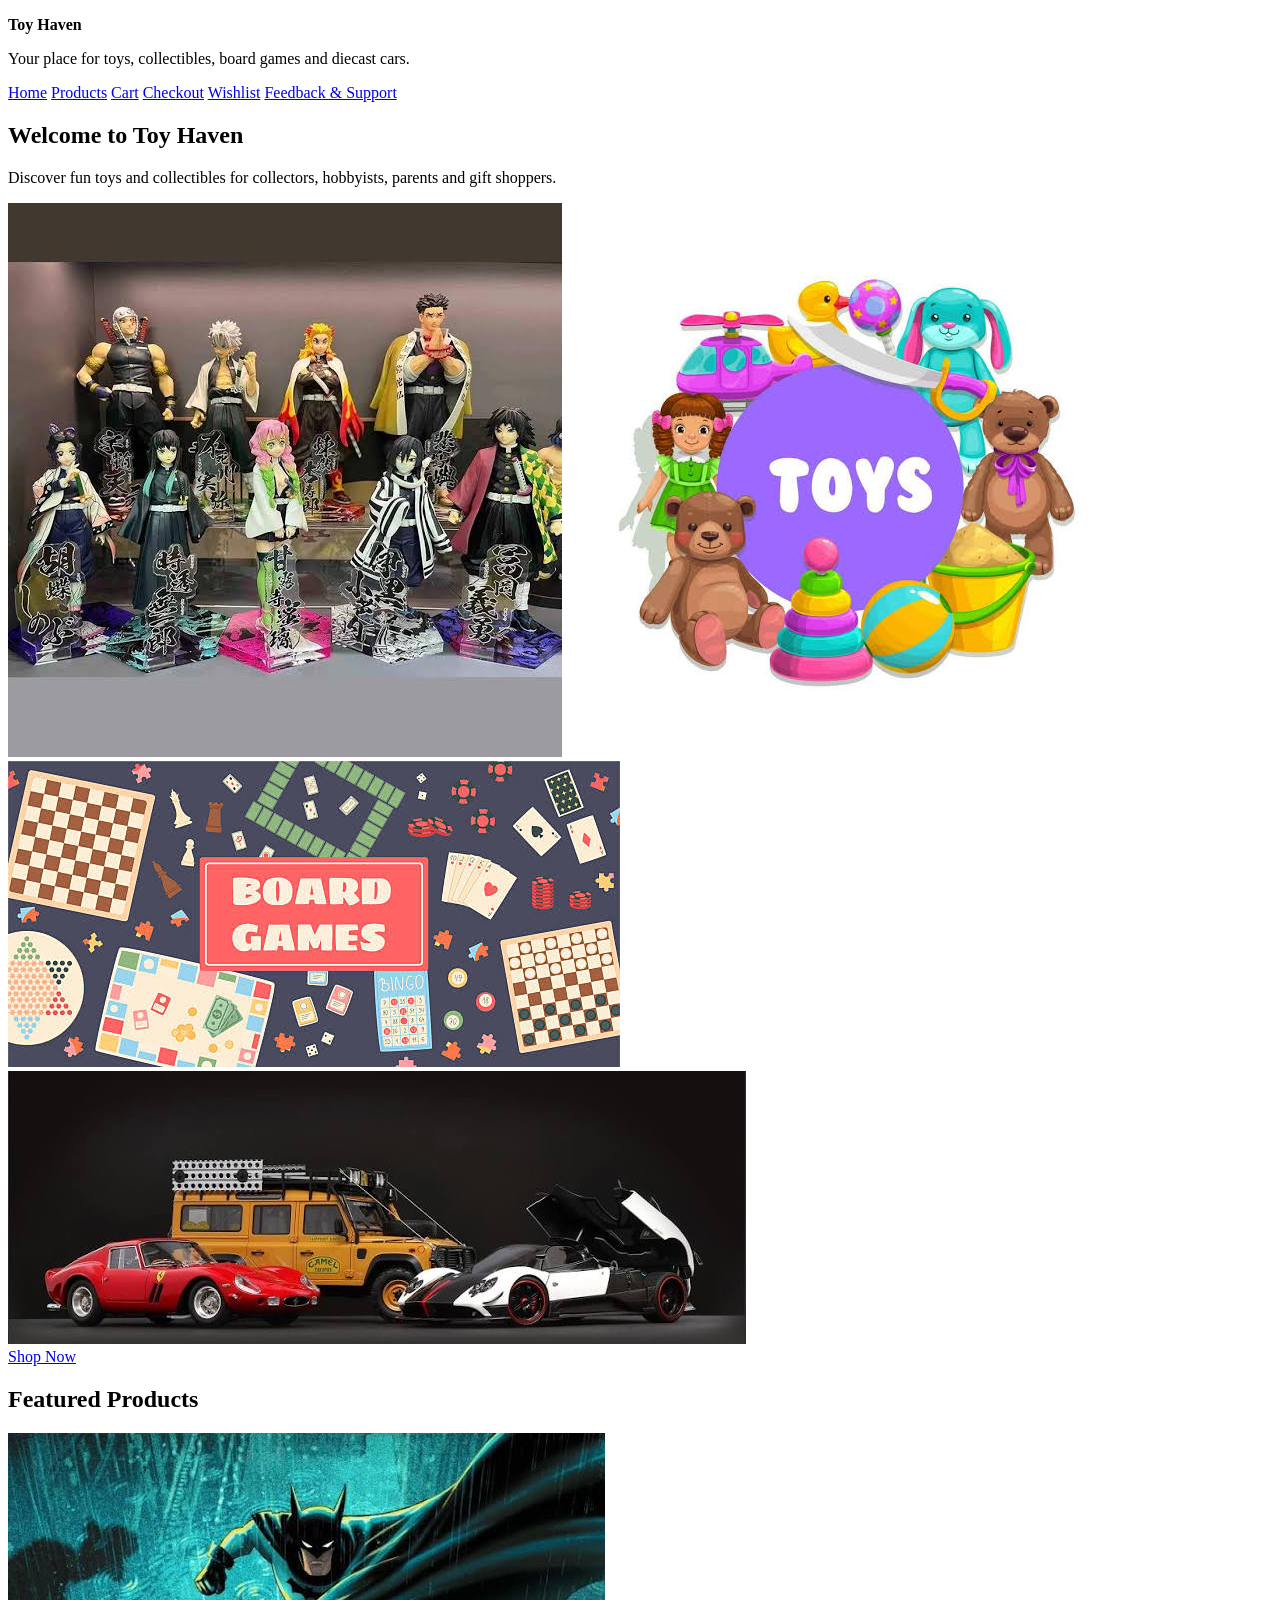
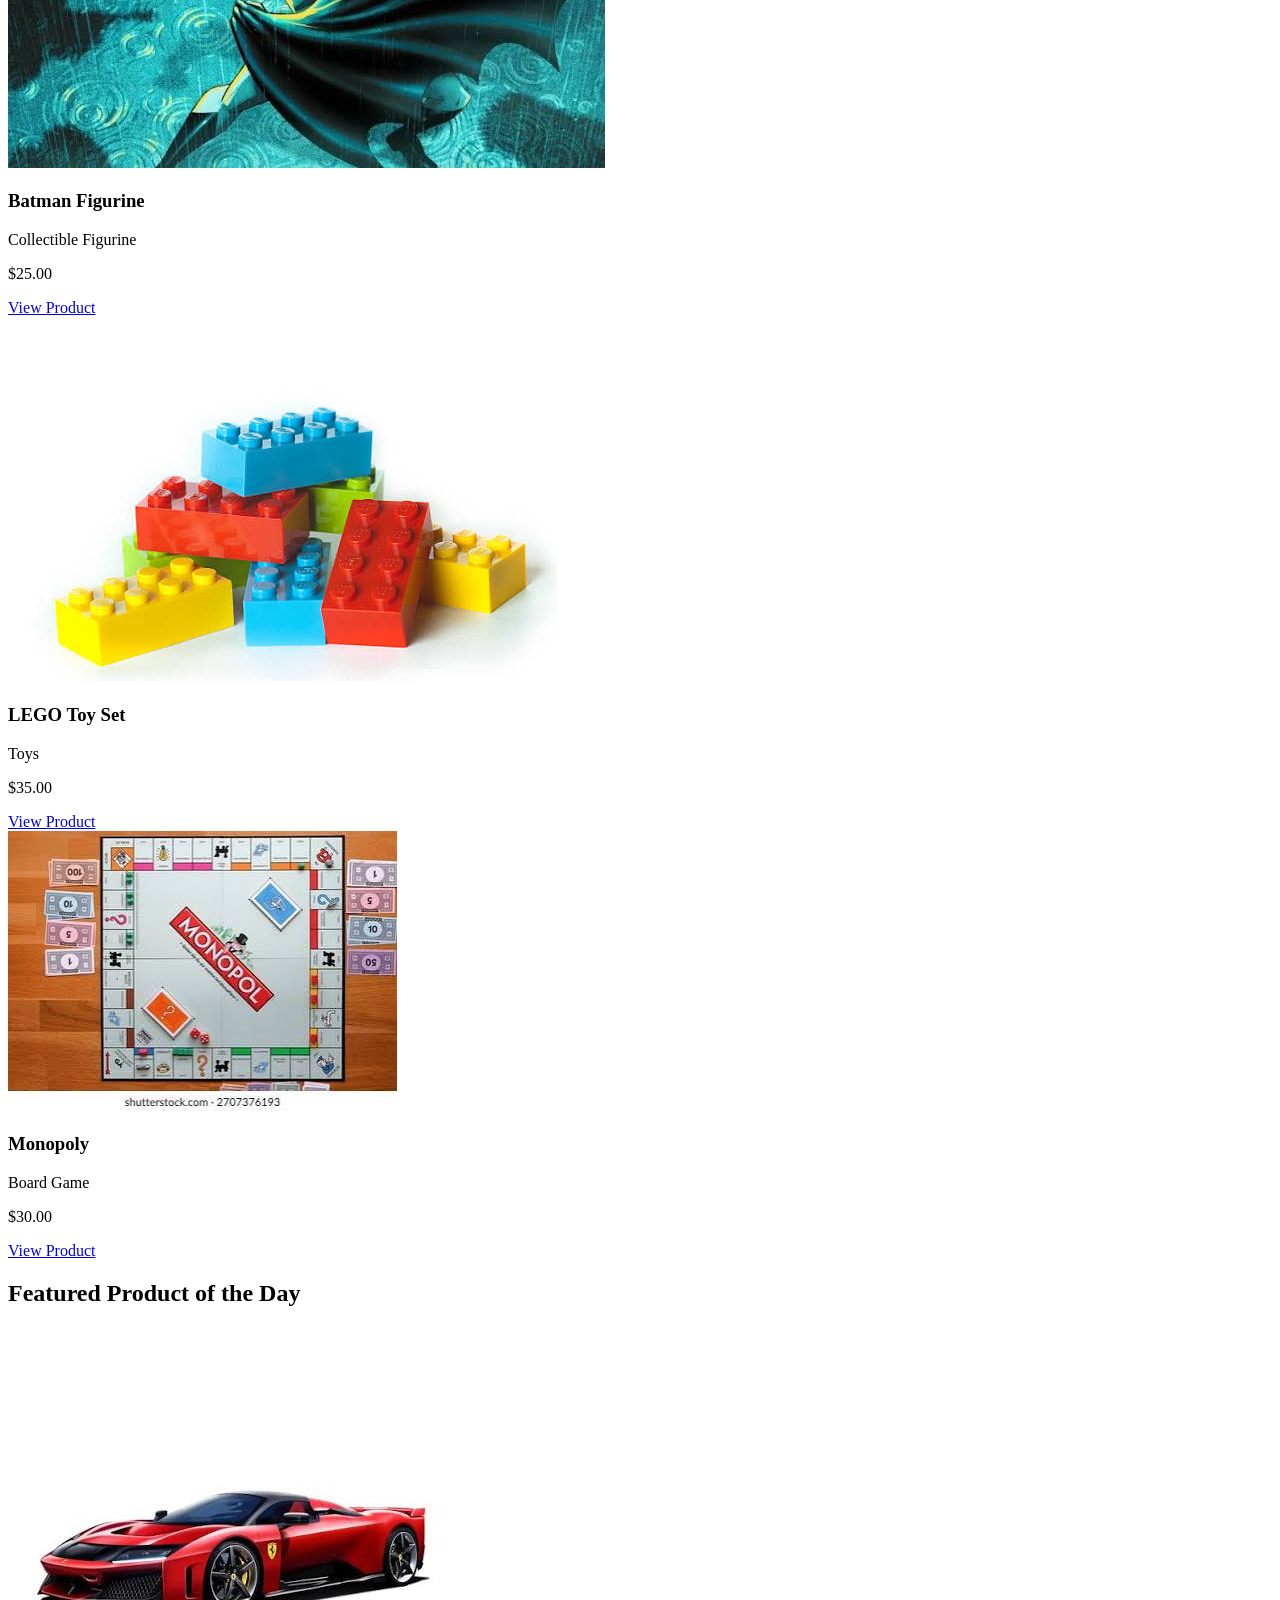
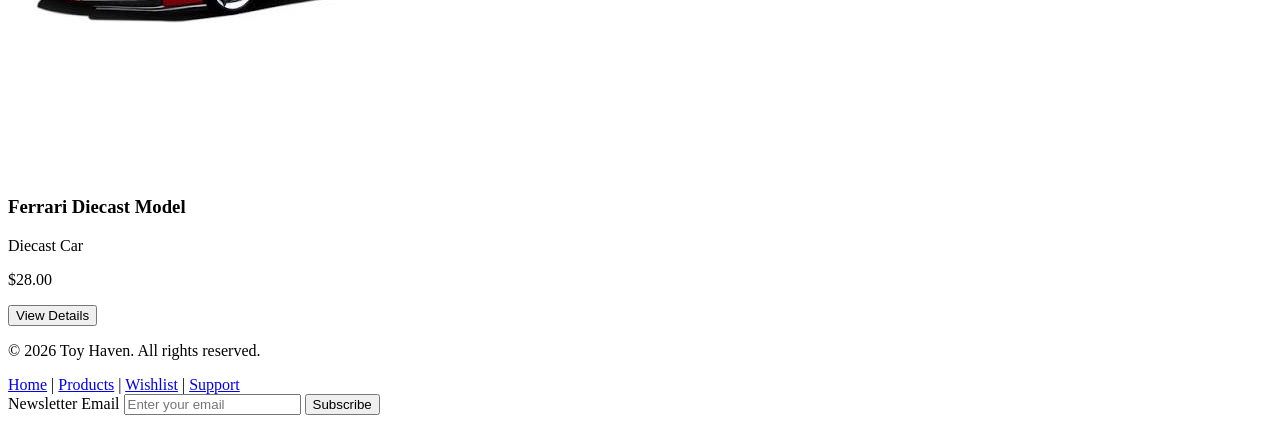
==== commit a1d81737: "Update index.html" ====
--- a/index.html
+++ b/index.html
@@ -1,86 +1,99 @@
 <!DOCTYPE html>
 <html lang="en">
 <head>
+    <title>Toy Haven | Home</title>
     <meta charset="UTF-8">
     <meta name="viewport" content="width=device-width, initial-scale=1.0">
-    <meta name="description" content="Toy Haven - toys, collectibles, board games and diecast cars.">
-    <meta name="theme-color" content="#ff7a00">
-    <title>Home | Toy Haven</title>
-    <link rel="icon" type="image/png" href="favicon.png">
+    <meta name="description" content="Toy Haven - Collectible figurines, toys, board games and diecast model cars.">
+    <link rel="icon" href="images/figurine-batman.jpg">
     <link rel="manifest" href="manifest.json">
-    <link rel="stylesheet" href="style.css">
 </head>
+<body>
+    <header>
+        <p class="site-name"><strong>Toy Haven</strong></p>
+        <p>Your place for toys, collectibles, board games and diecast cars.</p>
 
-<body data-page="home">
-    <header class="site-header">
-        <div class="header-inner">
-            <a class="brand" href="index.html">
-                <span class="brand-mark">TH</span>
-                <span>
-                    <strong>Toy Haven</strong>
-                    <small>Your place for toys, collectibles, board games and diecast cars.</small>
-                </span>
-            </a>
-            <button class="menu-button" id="menu-button" aria-label="Open menu">☰</button>
-            <nav class="customer-nav" id="customer-nav" aria-label="Customer navigation">
-                <a href="index.html">Home</a>
-                <a href="products.html">Products</a>
-                <a href="cart.html">Cart <span class="nav-count" id="cart-count">0</span></a>
-                <a href="checkout.html">Checkout</a>
-                <a href="wishlist.html">Wishlist <span class="nav-count" id="wishlist-count">0</span></a>
-                <a href="feedback.html">Support</a>
-            </nav>
-        </div>
-    </header>
-<main>
-    <section class="hero" id="hero-slider">
-        <!-- JavaScript changes this promotional banner every few seconds. -->
-    </section>
-
-    <section class="page-section">
-        <div class="section-heading">
-            <p class="eyebrow">FEATURED PRODUCTS</p>
-            <h2>Popular Picks</h2>
-            <p>Some customer favourites from our collection.</p>
-        </div>
-        <div class="product-grid" id="featured-products"></div>
-    </section>
-
-    <section class="daily-product">
-        <div>
-            <p class="eyebrow">FEATURED PRODUCT OF THE DAY</p>
-            <h2>Find something special for your collection.</h2>
-            <p>Explore figurines, toys, board games and diecast cars in one simple shop.</p>
-            <a class="button" href="products.html">Shop Now</a>
-        </div>
-        <img src="images/diecast-ferrari.jpg" alt="Ferrari diecast model">
-    </section>
-</main>
-<footer class="site-footer">
-    <div class="footer-inner">
-        <div>
-            <h2>Toy Haven</h2>
-            <p>Collect, play and enjoy your favourite toys.</p>
-        </div>
-        <div>
-            <h3>Quick Links</h3>
+        <nav aria-label="Main navigation">
             <a href="index.html">Home</a>
             <a href="products.html">Products</a>
+            <a href="cart.html">Cart</a>
+            <a href="checkout.html">Checkout</a>
             <a href="wishlist.html">Wishlist</a>
+            <a href="feedback.html">Feedback &amp; Support</a>
+        </nav>
+    </header>
+
+    <main>
+        <section aria-labelledby="hero-title">
+            <h1 id="hero-title">Welcome to Toy Haven</h1>
+            <p>Discover fun toys and collectibles for collectors, hobbyists, parents and gift shoppers.</p>
+
+            <div>
+                <img src="images/banner-figurines.jpg" alt="Toy Haven figurines promotion">
+                <img src="images/banner-toys.jpg" alt="Toy Haven toys promotion">
+                <img src="images/banner-boardgames.jpg" alt="Toy Haven board games promotion">
+                <img src="images/banner-diecast.jpg" alt="Toy Haven diecast cars promotion">
+            </div>
+
+            <a href="products.html">Shop Now</a>
+        </section>
+
+        <section aria-labelledby="featured-title">
+            <h2 id="featured-title">Featured Products</h2>
+
+            <article>
+                <img src="images/figurine-batman.jpg" alt="Batman figurine">
+                <h3>Batman Figurine</h3>
+                <p>Collectible Figurine</p>
+                <p>$25.00</p>
+                <a href="products.html">View Product</a>
+            </article>
+
+            <article>
+                <img src="images/toy-lego.jpg" alt="LEGO toy set">
+                <h3>LEGO Toy Set</h3>
+                <p>Toys</p>
+                <p>$35.00</p>
+                <a href="products.html">View Product</a>
+            </article>
+
+            <article>
+                <img src="images/boardgame-monopoly.jpg" alt="Monopoly board game">
+                <h3>Monopoly</h3>
+                <p>Board Game</p>
+                <p>$30.00</p>
+                <a href="products.html">View Product</a>
+            </article>
+        </section>
+
+        <section aria-labelledby="daily-title">
+            <h2 id="daily-title">Featured Product of the Day</h2>
+
+            <article>
+                <img src="images/diecast-ferrari.jpg" alt="Ferrari diecast model">
+                <h3>Ferrari Diecast Model</h3>
+                <p>Diecast Car</p>
+                <p>$28.00</p>
+                <button type="button">View Details</button>
+            </article>
+        </section>
+    </main>
+
+    <footer>
+        <p>&copy; 2026 Toy Haven. All rights reserved.</p>
+
+        <nav aria-label="Footer navigation">
+            <a href="index.html">Home</a> |
+            <a href="products.html">Products</a> |
+            <a href="wishlist.html">Wishlist</a> |
             <a href="feedback.html">Support</a>
-        </div>
-        <div>
-            <h3>Newsletter</h3>
-            <p>Get updates about new products.</p>
-            <form id="newsletter-form">
-                <input type="email" id="newsletter-email" placeholder="Your email">
-                <button type="submit">Subscribe</button>
-            </form>
-            <p id="newsletter-message" class="message"></p>
-        </div>
-    </div>
-    <div class="footer-bottom">&copy; 2026 Toy Haven. All rights reserved.</div>
-</footer>
-<script src="main.js"></script>
+        </nav>
+
+        <form>
+            <label for="newsletter-email">Newsletter Email</label>
+            <input type="email" id="newsletter-email" name="newsletter-email" placeholder="Enter your email">
+            <button type="submit">Subscribe</button>
+        </form>
+    </footer>
 </body>
 </html>
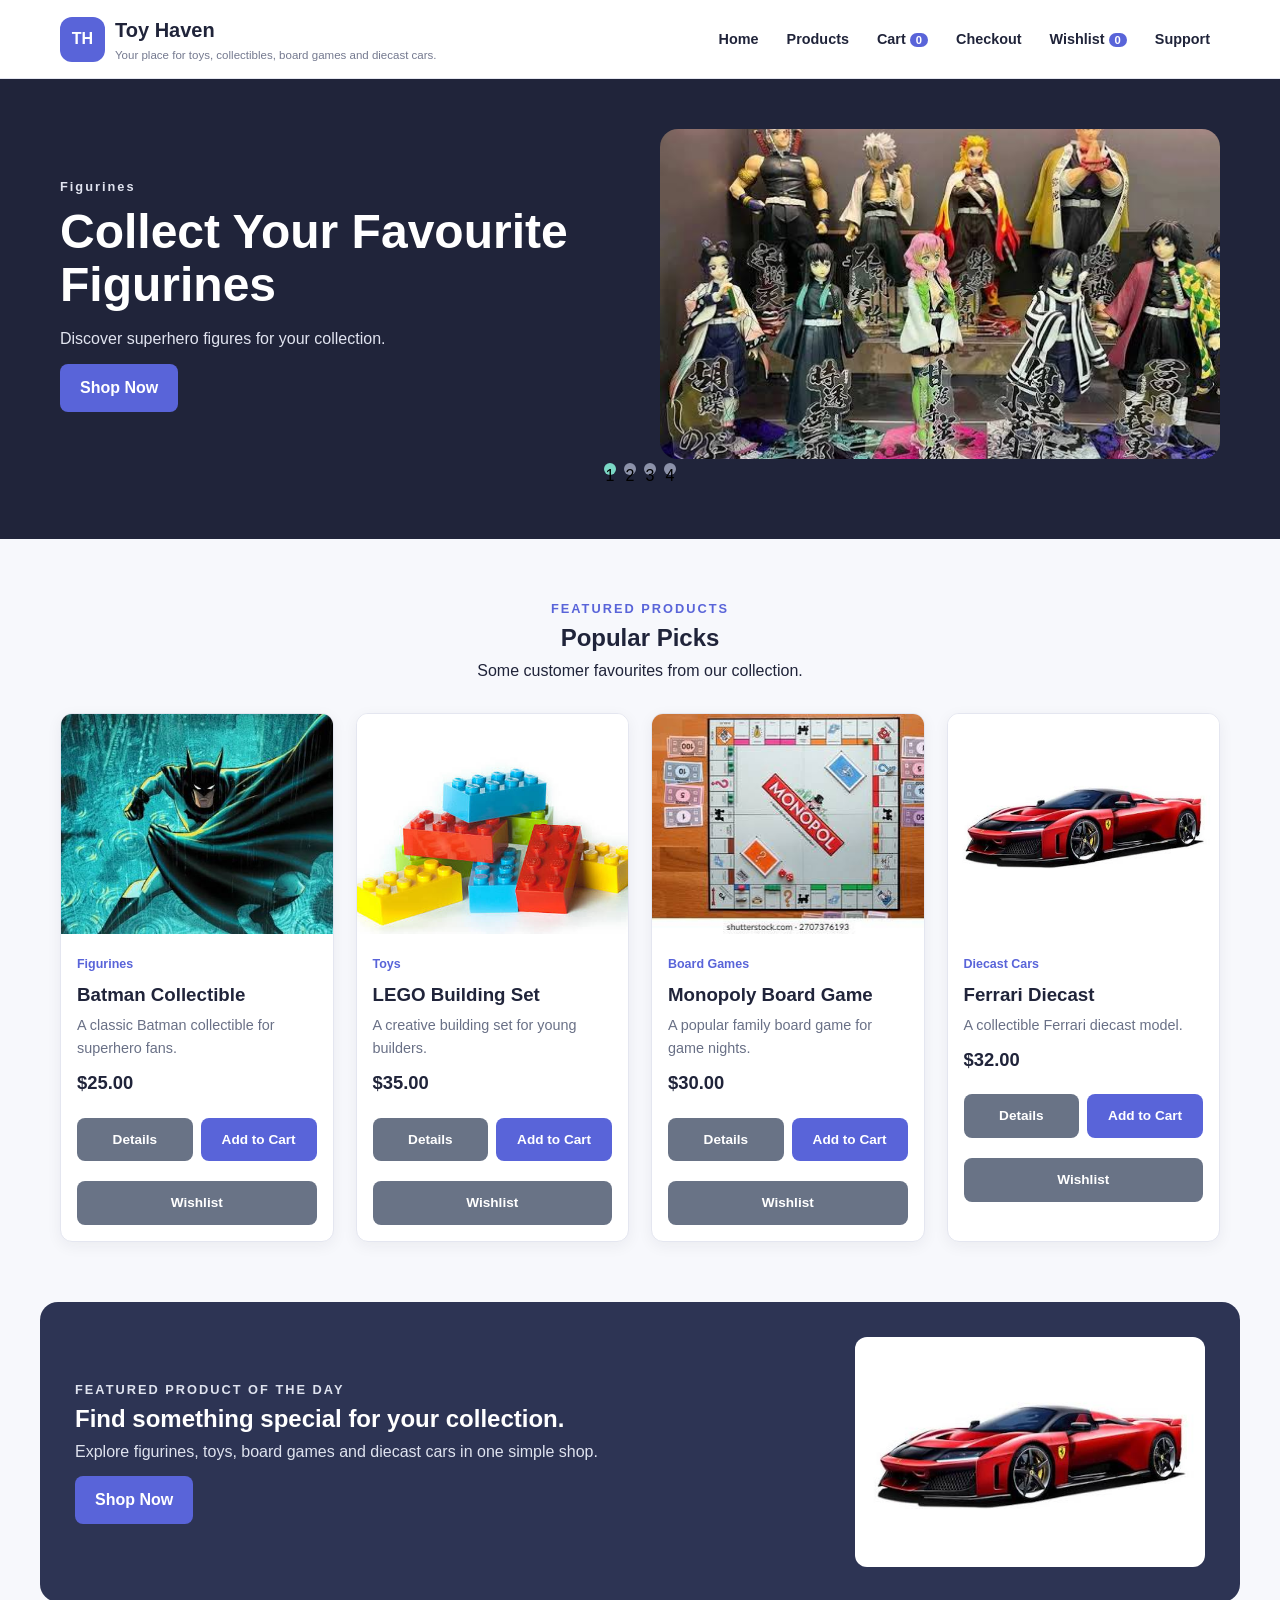
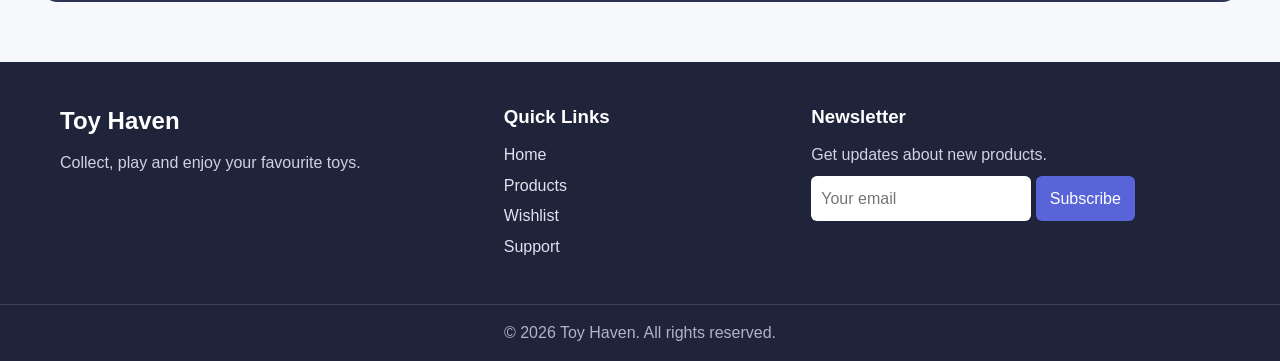
==== commit f438beaa: "Update index.html" ====
--- a/index.html
+++ b/index.html
@@ -1,99 +1,86 @@
 <!DOCTYPE html>
 <html lang="en">
 <head>
-    <title>Toy Haven | Home</title>
     <meta charset="UTF-8">
     <meta name="viewport" content="width=device-width, initial-scale=1.0">
-    <meta name="description" content="Toy Haven - Collectible figurines, toys, board games and diecast model cars.">
-    <link rel="icon" href="images/figurine-batman.jpg">
+    <meta name="description" content="Toy Haven - toys, collectibles, board games and diecast cars.">
+    <meta name="theme-color" content="#ff7a00">
+    <title>Home | Toy Haven</title>
+    <link rel="icon" type="image/png" href="favicon.png">
     <link rel="manifest" href="manifest.json">
+    <link rel="stylesheet" href="style.css">
 </head>
-<body>
-    <header>
-        <p class="site-name"><strong>Toy Haven</strong></p>
-        <p>Your place for toys, collectibles, board games and diecast cars.</p>
 
-        <nav aria-label="Main navigation">
+<body data-page="home">
+    <header class="site-header">
+        <div class="header-inner">
+            <a class="brand" href="index.html">
+                <span class="brand-mark">TH</span>
+                <span>
+                    <strong>Toy Haven</strong>
+                    <small>Your place for toys, collectibles, board games and diecast cars.</small>
+                </span>
+            </a>
+            <button class="menu-button" id="menu-button" aria-label="Open menu">☰</button>
+            <nav class="customer-nav" id="customer-nav" aria-label="Customer navigation">
+                <a href="index.html">Home</a>
+                <a href="products.html">Products</a>
+                <a href="cart.html">Cart <span class="nav-count" id="cart-count">0</span></a>
+                <a href="checkout.html">Checkout</a>
+                <a href="wishlist.html">Wishlist <span class="nav-count" id="wishlist-count">0</span></a>
+                <a href="feedback.html">Support</a>
+            </nav>
+        </div>
+    </header>
+<main>
+    <section class="hero" id="hero-slider">
+        <!-- JavaScript changes this promotional banner every few seconds. -->
+    </section>
+
+    <section class="page-section">
+        <div class="section-heading">
+            <p class="eyebrow">FEATURED PRODUCTS</p>
+            <h2>Popular Picks</h2>
+            <p>Some customer favourites from our collection.</p>
+        </div>
+        <div class="product-grid" id="featured-products"></div>
+    </section>
+
+    <section class="daily-product">
+        <div>
+            <p class="eyebrow">FEATURED PRODUCT OF THE DAY</p>
+            <h2>Find something special for your collection.</h2>
+            <p>Explore figurines, toys, board games and diecast cars in one simple shop.</p>
+            <a class="button" href="products.html">Shop Now</a>
+        </div>
+        <img src="images/diecast-ferrari.jpg" alt="Ferrari diecast model">
+    </section>
+</main>
+<footer class="site-footer">
+    <div class="footer-inner">
+        <div>
+            <h2>Toy Haven</h2>
+            <p>Collect, play and enjoy your favourite toys.</p>
+        </div>
+        <div>
+            <h3>Quick Links</h3>
             <a href="index.html">Home</a>
             <a href="products.html">Products</a>
-            <a href="cart.html">Cart</a>
-            <a href="checkout.html">Checkout</a>
             <a href="wishlist.html">Wishlist</a>
-            <a href="feedback.html">Feedback &amp; Support</a>
-        </nav>
-    </header>
-
-    <main>
-        <section aria-labelledby="hero-title">
-            <h1 id="hero-title">Welcome to Toy Haven</h1>
-            <p>Discover fun toys and collectibles for collectors, hobbyists, parents and gift shoppers.</p>
-
-            <div>
-                <img src="images/banner-figurines.jpg" alt="Toy Haven figurines promotion">
-                <img src="images/banner-toys.jpg" alt="Toy Haven toys promotion">
-                <img src="images/banner-boardgames.jpg" alt="Toy Haven board games promotion">
-                <img src="images/banner-diecast.jpg" alt="Toy Haven diecast cars promotion">
-            </div>
-
-            <a href="products.html">Shop Now</a>
-        </section>
-
-        <section aria-labelledby="featured-title">
-            <h2 id="featured-title">Featured Products</h2>
-
-            <article>
-                <img src="images/figurine-batman.jpg" alt="Batman figurine">
-                <h3>Batman Figurine</h3>
-                <p>Collectible Figurine</p>
-                <p>$25.00</p>
-                <a href="products.html">View Product</a>
-            </article>
-
-            <article>
-                <img src="images/toy-lego.jpg" alt="LEGO toy set">
-                <h3>LEGO Toy Set</h3>
-                <p>Toys</p>
-                <p>$35.00</p>
-                <a href="products.html">View Product</a>
-            </article>
-
-            <article>
-                <img src="images/boardgame-monopoly.jpg" alt="Monopoly board game">
-                <h3>Monopoly</h3>
-                <p>Board Game</p>
-                <p>$30.00</p>
-                <a href="products.html">View Product</a>
-            </article>
-        </section>
-
-        <section aria-labelledby="daily-title">
-            <h2 id="daily-title">Featured Product of the Day</h2>
-
-            <article>
-                <img src="images/diecast-ferrari.jpg" alt="Ferrari diecast model">
-                <h3>Ferrari Diecast Model</h3>
-                <p>Diecast Car</p>
-                <p>$28.00</p>
-                <button type="button">View Details</button>
-            </article>
-        </section>
-    </main>
-
-    <footer>
-        <p>&copy; 2026 Toy Haven. All rights reserved.</p>
-
-        <nav aria-label="Footer navigation">
-            <a href="index.html">Home</a> |
-            <a href="products.html">Products</a> |
-            <a href="wishlist.html">Wishlist</a> |
             <a href="feedback.html">Support</a>
-        </nav>
-
-        <form>
-            <label for="newsletter-email">Newsletter Email</label>
-            <input type="email" id="newsletter-email" name="newsletter-email" placeholder="Enter your email">
-            <button type="submit">Subscribe</button>
-        </form>
-    </footer>
+        </div>
+        <div>
+            <h3>Newsletter</h3>
+            <p>Get updates about new products.</p>
+            <form id="newsletter-form">
+                <input type="email" id="newsletter-email" placeholder="Your email">
+                <button type="submit">Subscribe</button>
+            </form>
+            <p id="newsletter-message" class="message"></p>
+        </div>
+    </div>
+    <div class="footer-bottom">&copy; 2026 Toy Haven. All rights reserved.</div>
+</footer>
+<script src="main.js"></script>
 </body>
 </html>
--- a/style.css
+++ b/style.css
@@ -0,0 +1,768 @@
+
+/* =========================================================
+   Toy Haven - style.css
+   Colors updated only.
+   Layout, spacing, sizing and functionality unchanged.
+   ========================================================= */
+
+/* ---------- Basic page setup ---------- */
+* {
+    box-sizing: border-box;
+    margin: 0;
+    padding: 0;
+}
+
+html {
+    scroll-behavior: smooth;
+}
+
+body {
+    font-family: Arial, Helvetica, sans-serif;
+    background: #f7f8fc;
+    color: #20243a;
+    line-height: 1.6;
+}
+
+a {
+    color: inherit;
+    text-decoration: none;
+}
+
+img {
+    max-width: 100%;
+    display: block;
+}
+
+button,
+input,
+select,
+textarea {
+    font: inherit;
+}
+
+/* ---------- Header ---------- */
+.site-header {
+    background: #ffffff;
+    border-bottom: 1px solid #e4e6f0;
+    position: sticky;
+    top: 0;
+    z-index: 1000;
+}
+
+.header-inner {
+    max-width: 1200px;
+    margin: auto;
+    padding: 14px 20px;
+    display: flex;
+    align-items: center;
+    justify-content: space-between;
+    gap: 20px;
+}
+
+.brand {
+    display: flex;
+    align-items: center;
+    gap: 10px;
+}
+
+.brand-mark {
+    width: 45px;
+    height: 45px;
+    background: #5964d9;
+    color: white;
+    border-radius: 12px;
+    display: grid;
+    place-items: center;
+    font-weight: bold;
+}
+
+.brand strong {
+    display: block;
+    font-size: 1.25rem;
+}
+
+.brand small {
+    display: block;
+    color: #74798f;
+    font-size: 0.72rem;
+    max-width: 330px;
+}
+
+.customer-nav {
+    display: flex;
+    align-items: center;
+    gap: 8px;
+}
+
+.customer-nav a {
+    padding: 8px 10px;
+    border-radius: 7px;
+    font-weight: bold;
+    font-size: 0.9rem;
+}
+
+.customer-nav a:hover {
+    background: #eeefff;
+    color: #5964d9;
+}
+
+.nav-count {
+    background: #5964d9;
+    color: white;
+    border-radius: 20px;
+    padding: 1px 6px;
+    font-size: 0.7rem;
+}
+
+.menu-button {
+    display: none;
+    border: 0;
+    background: #5964d9;
+    color: white;
+    padding: 8px 12px;
+    border-radius: 7px;
+    cursor: pointer;
+}
+
+/* ---------- Common sections ---------- */
+main {
+    min-height: 70vh;
+}
+
+.page-section {
+    max-width: 1200px;
+    margin: auto;
+    padding: 60px 20px;
+}
+
+.section-heading {
+    text-align: center;
+    margin-bottom: 30px;
+}
+
+.eyebrow {
+    color: #5964d9;
+    font-size: 0.8rem;
+    font-weight: bold;
+    letter-spacing: 2px;
+}
+
+.page-banner {
+    text-align: center;
+    padding: 70px 20px;
+    background: #eeefff;
+}
+
+.page-banner h1 {
+    font-size: 2.4rem;
+    margin: 5px 0 10px;
+}
+
+/* ---------- Buttons ---------- */
+.button {
+    display: inline-block;
+    border: 0;
+    background: #5964d9;
+    color: white;
+    padding: 11px 20px;
+    border-radius: 8px;
+    cursor: pointer;
+    font-weight: bold;
+    margin-top: 12px;
+    text-align: center;
+}
+
+.button:hover {
+    background: #454fc0;
+}
+
+.secondary-button {
+    background: #697386;
+}
+
+.secondary-button:hover {
+    background: #4e5668;
+}
+
+/* ---------- Home hero ---------- */
+.hero {
+    min-height: 430px;
+    background: #20243a;
+    color: white;
+    overflow: hidden;
+}
+
+.hero-slide {
+    max-width: 1200px;
+    min-height: 430px;
+    margin: auto;
+    padding: 40px 20px;
+    display: grid;
+    grid-template-columns: 1fr 1fr;
+    align-items: center;
+    gap: 40px;
+    animation: fadeIn 0.6s;
+}
+
+.hero-slide-text h1 {
+    font-size: 3rem;
+    line-height: 1.1;
+    margin: 8px 0 15px;
+}
+
+.hero-slide-text p {
+    max-width: 500px;
+    color: #e1e4f0;
+}
+
+.hero-slide-media {
+    height: 330px;
+    border-radius: 18px;
+    overflow: hidden;
+}
+
+.hero-slide-media img {
+    width: 100%;
+    height: 100%;
+    object-fit: cover;
+}
+
+.hero-dots {
+    position: relative;
+    bottom: 50px;
+    text-align: center;
+}
+
+.hero-dot {
+    width: 12px;
+    height: 12px;
+    border: 0;
+    border-radius: 50%;
+    background: #8c92aa;
+    margin: 4px;
+    cursor: pointer;
+}
+
+.hero-dot.active {
+    background: #7bd8c6;
+}
+
+@keyframes fadeIn {
+    from { opacity: 0; transform: translateY(8px); }
+    to { opacity: 1; transform: translateY(0); }
+}
+
+/* ---------- Product cards ---------- */
+.product-grid {
+    display: grid;
+    grid-template-columns: repeat(4, 1fr);
+    gap: 22px;
+}
+
+.product-card {
+    background: #ffffff;
+    border: 1px solid #e4e6f0;
+    border-radius: 12px;
+    overflow: hidden;
+    box-shadow: 0 4px 15px rgba(32,36,58,0.06);
+    transition: transform 0.2s, box-shadow 0.2s;
+}
+
+.product-card:hover {
+    transform: translateY(-5px);
+    box-shadow: 0 8px 20px rgba(32,36,58,0.1);
+}
+
+.product-card img {
+    width: 100%;
+    height: 220px;
+    object-fit: cover;
+}
+
+.product-info {
+    padding: 16px;
+}
+
+.category {
+    color: #5964d9;
+    font-size: 0.78rem;
+    font-weight: bold;
+}
+
+.product-info h3 {
+    margin: 4px 0;
+}
+
+.product-info p {
+    color: #697086;
+    font-size: 0.9rem;
+}
+
+.price {
+    display: block;
+    margin: 8px 0;
+    font-size: 1.15rem;
+    font-weight: bold;
+    color: #20243a;
+}
+
+.product-actions {
+    display: flex;
+    gap: 8px;
+}
+
+.product-actions .button {
+    flex: 1;
+    font-size: 0.85rem;
+}
+
+.wishlist-button {
+    background: #697386;
+}
+
+.wishlist-button:hover {
+    background: #4e5668;
+}
+
+/* ---------- Daily product ---------- */
+.daily-product {
+    max-width: 1200px;
+    margin: 0 auto 60px;
+    padding: 35px;
+    background: #2d3454;
+    color: white;
+    border-radius: 18px;
+    display: grid;
+    grid-template-columns: 1fr 350px;
+    align-items: center;
+    gap: 30px;
+}
+
+.daily-product p {
+    color: #dfe3ef;
+}
+
+.daily-product img {
+    height: 230px;
+    width: 100%;
+    object-fit: cover;
+    border-radius: 12px;
+}
+
+/* ---------- Filters ---------- */
+.filters {
+    background: #ffffff;
+    border: 1px solid #e4e6f0;
+    padding: 20px;
+    border-radius: 12px;
+    display: flex;
+    gap: 15px;
+    align-items: end;
+    margin-bottom: 20px;
+}
+
+.filters div {
+    flex: 1;
+}
+
+.filters label,
+.form-card label {
+    display: block;
+    font-weight: bold;
+    margin-bottom: 5px;
+}
+
+.filters input,
+.filters select,
+.form-card input,
+.form-card textarea {
+    width: 100%;
+    padding: 11px;
+    border: 1px solid #cfd3e0;
+    border-radius: 7px;
+}
+
+.result-count {
+    margin-bottom: 15px;
+    color: #697086;
+}
+
+/* ---------- Cart ---------- */
+.cart-row {
+    background: #ffffff;
+    border: 1px solid #e4e6f0;
+    border-radius: 10px;
+    padding: 15px;
+    margin-bottom: 12px;
+    display: grid;
+    grid-template-columns: 90px 1fr auto auto auto;
+    align-items: center;
+    gap: 15px;
+}
+
+.cart-row img {
+    width: 80px;
+    height: 80px;
+    object-fit: cover;
+    border-radius: 8px;
+}
+
+.quantity button {
+    border: 1px solid #cfd3e0;
+    background: #ffffff;
+    padding: 4px 9px;
+    cursor: pointer;
+}
+
+.remove-button {
+    border: 0;
+    background: #eeeaff;
+    color: #6655b8;
+    padding: 7px 10px;
+    border-radius: 6px;
+    cursor: pointer;
+}
+
+.cart-summary {
+    max-width: 450px;
+    margin: 30px 0 0 auto;
+    padding: 25px;
+    background: #ffffff;
+    border: 1px solid #e4e6f0;
+    border-radius: 12px;
+}
+
+.cart-summary p {
+    display: flex;
+    justify-content: space-between;
+    margin: 8px 0;
+}
+
+.total-line {
+    font-size: 1.2rem;
+    font-weight: bold;
+}
+
+/* ---------- Forms / Checkout ---------- */
+.checkout-layout,
+.support-layout {
+    display: grid;
+    grid-template-columns: 1fr 1fr;
+    gap: 30px;
+}
+
+.form-card,
+.faq {
+    background: #ffffff;
+    border: 1px solid #e4e6f0;
+    padding: 25px;
+    border-radius: 12px;
+}
+
+.form-card h2,
+.faq h2 {
+    margin-bottom: 20px;
+}
+
+.form-card label {
+    margin-top: 12px;
+}
+
+.radio-label {
+    display: inline-block !important;
+    margin-right: 20px;
+    font-weight: normal !important;
+}
+
+.radio-label input {
+    width: auto;
+    margin-right: 5px;
+}
+
+.error {
+    color: #c34d65;
+    font-size: 0.85rem;
+    min-height: 20px;
+}
+
+.success-message,
+.message {
+    color: #2d8a78;
+    font-weight: bold;
+    margin-top: 10px;
+}
+
+.order-item,
+.order-total {
+    display: flex;
+    justify-content: space-between;
+    padding: 8px 0;
+}
+
+.order-total {
+    border-top: 1px solid #dfe2eb;
+    margin-top: 10px;
+    font-weight: bold;
+    font-size: 1.15rem;
+}
+
+/* ---------- Wishlist ---------- */
+.status-filters {
+    text-align: center;
+    margin-bottom: 25px;
+}
+
+.status-filter,
+.collection-status {
+    border: 1px solid #cfd3e0;
+    background: #ffffff;
+    padding: 8px 13px;
+    border-radius: 7px;
+    cursor: pointer;
+    margin: 4px;
+}
+
+.status-filter.active,
+.collection-status.active {
+    background: #5964d9;
+    color: white;
+    border-color: #5964d9;
+}
+
+/* ---------- FAQ ---------- */
+.faq-item {
+    border-bottom: 1px solid #dfe2eb;
+}
+
+.faq-question {
+    width: 100%;
+    border: 0;
+    background: #ffffff;
+    padding: 16px 0;
+    text-align: left;
+    font-weight: bold;
+    cursor: pointer;
+}
+
+.faq-answer {
+    display: none;
+    padding: 0 0 16px;
+    color: #697086;
+}
+
+.faq-answer.show {
+    display: block;
+}
+
+/* ---------- Footer ---------- */
+.site-footer {
+    background: #20243a;
+    color: white;
+    margin-top: 30px;
+}
+
+.footer-inner {
+    max-width: 1200px;
+    margin: auto;
+    padding: 40px 20px;
+    display: grid;
+    grid-template-columns: 1.5fr 1fr 1.5fr;
+    gap: 35px;
+}
+
+.footer-inner h2,
+.footer-inner h3 {
+    margin-bottom: 10px;
+}
+
+.footer-inner p {
+    color: #cfd3e0;
+}
+
+.footer-inner > div:nth-child(2) a {
+    display: block;
+    color: #dfe3ef;
+    margin: 5px 0;
+}
+
+.footer-inner input {
+    padding: 10px;
+    border: 0;
+    border-radius: 6px;
+    margin-top: 8px;
+}
+
+.footer-inner form button {
+    padding: 10px 14px;
+    border: 0;
+    background: #5964d9;
+    color: white;
+    border-radius: 6px;
+    cursor: pointer;
+}
+
+.footer-bottom {
+    text-align: center;
+    border-top: 1px solid #3c425e;
+    padding: 15px;
+    color: #aeb4c8;
+}
+
+/* ---------- Responsive design ---------- */
+@media (max-width: 950px) {
+    .customer-nav {
+        display: none;
+        position: absolute;
+        top: 74px;
+        left: 0;
+        width: 100%;
+        background: #ffffff;
+        flex-direction: column;
+        align-items: stretch;
+        padding: 10px 20px;
+        border-bottom: 1px solid #dfe2eb;
+    }
+
+    .customer-nav.show {
+        display: flex;
+    }
+
+    .menu-button {
+        display: block;
+    }
+
+    .hero-slide {
+        grid-template-columns: 1fr;
+        padding-top: 50px;
+    }
+
+    .hero-slide-media {
+        height: 230px;
+    }
+
+    .product-grid {
+        grid-template-columns: repeat(2, 1fr);
+    }
+
+    .checkout-layout,
+    .support-layout {
+        grid-template-columns: 1fr;
+    }
+
+    .daily-product {
+        margin-left: 20px;
+        margin-right: 20px;
+    }
+}
+
+@media (max-width: 600px) {
+    .brand small {
+        display: none;
+    }
+
+    .page-banner h1 {
+        font-size: 1.9rem;
+    }
+
+    .hero-slide-text h1 {
+        font-size: 2.2rem;
+    }
+
+    .product-grid {
+        grid-template-columns: 1fr;
+    }
+
+    .filters {
+        flex-direction: column;
+        align-items: stretch;
+    }
+
+    .daily-product {
+        grid-template-columns: 1fr;
+    }
+
+    .cart-row {
+        grid-template-columns: 70px 1fr;
+    }
+
+    .cart-row > *:nth-child(n+3) {
+        grid-column: 2;
+    }
+
+    .footer-inner {
+        grid-template-columns: 1fr;
+    }
+}
+
+
+/* ---------- Simple product modal ---------- */
+.product-modal {
+    position: fixed;
+    left: 0;
+    top: 0;
+    width: 100%;
+    height: 100%;
+    background: rgba(32,36,58,0.75);
+    display: flex;
+    justify-content: center;
+    align-items: center;
+    padding: 20px;
+    z-index: 2000;
+}
+
+.modal-box {
+    background: #ffffff;
+    max-width: 500px;
+    width: 100%;
+    padding: 25px;
+    border-radius: 14px;
+    position: relative;
+}
+
+.modal-box img {
+    width: 100%;
+    height: 230px;
+    object-fit: cover;
+    border-radius: 10px;
+    margin-bottom: 15px;
+}
+
+.modal-close {
+    position: absolute;
+    right: 15px;
+    top: 15px;
+    border: 0;
+    background: #20243a;
+    color: white;
+    border-radius: 50%;
+    width: 30px;
+    height: 30px;
+    cursor: pointer;
+}
+
+.modal-price {
+    display: inline-block;
+    margin-top: 12px;
+    font-size: 1.2rem;
+}
+
+.product-actions {
+    flex-wrap: wrap;
+}
+
+.product-actions .details-button {
+    background: #697386;
+}
+
+.product-actions .details-button:hover {
+    background: #4e5668;
+}
+
+.menu-button {
+    transition: transform 0.2s;
+}
+
+.menu-button.open {
+    transform: rotate(90deg);
+}
+
